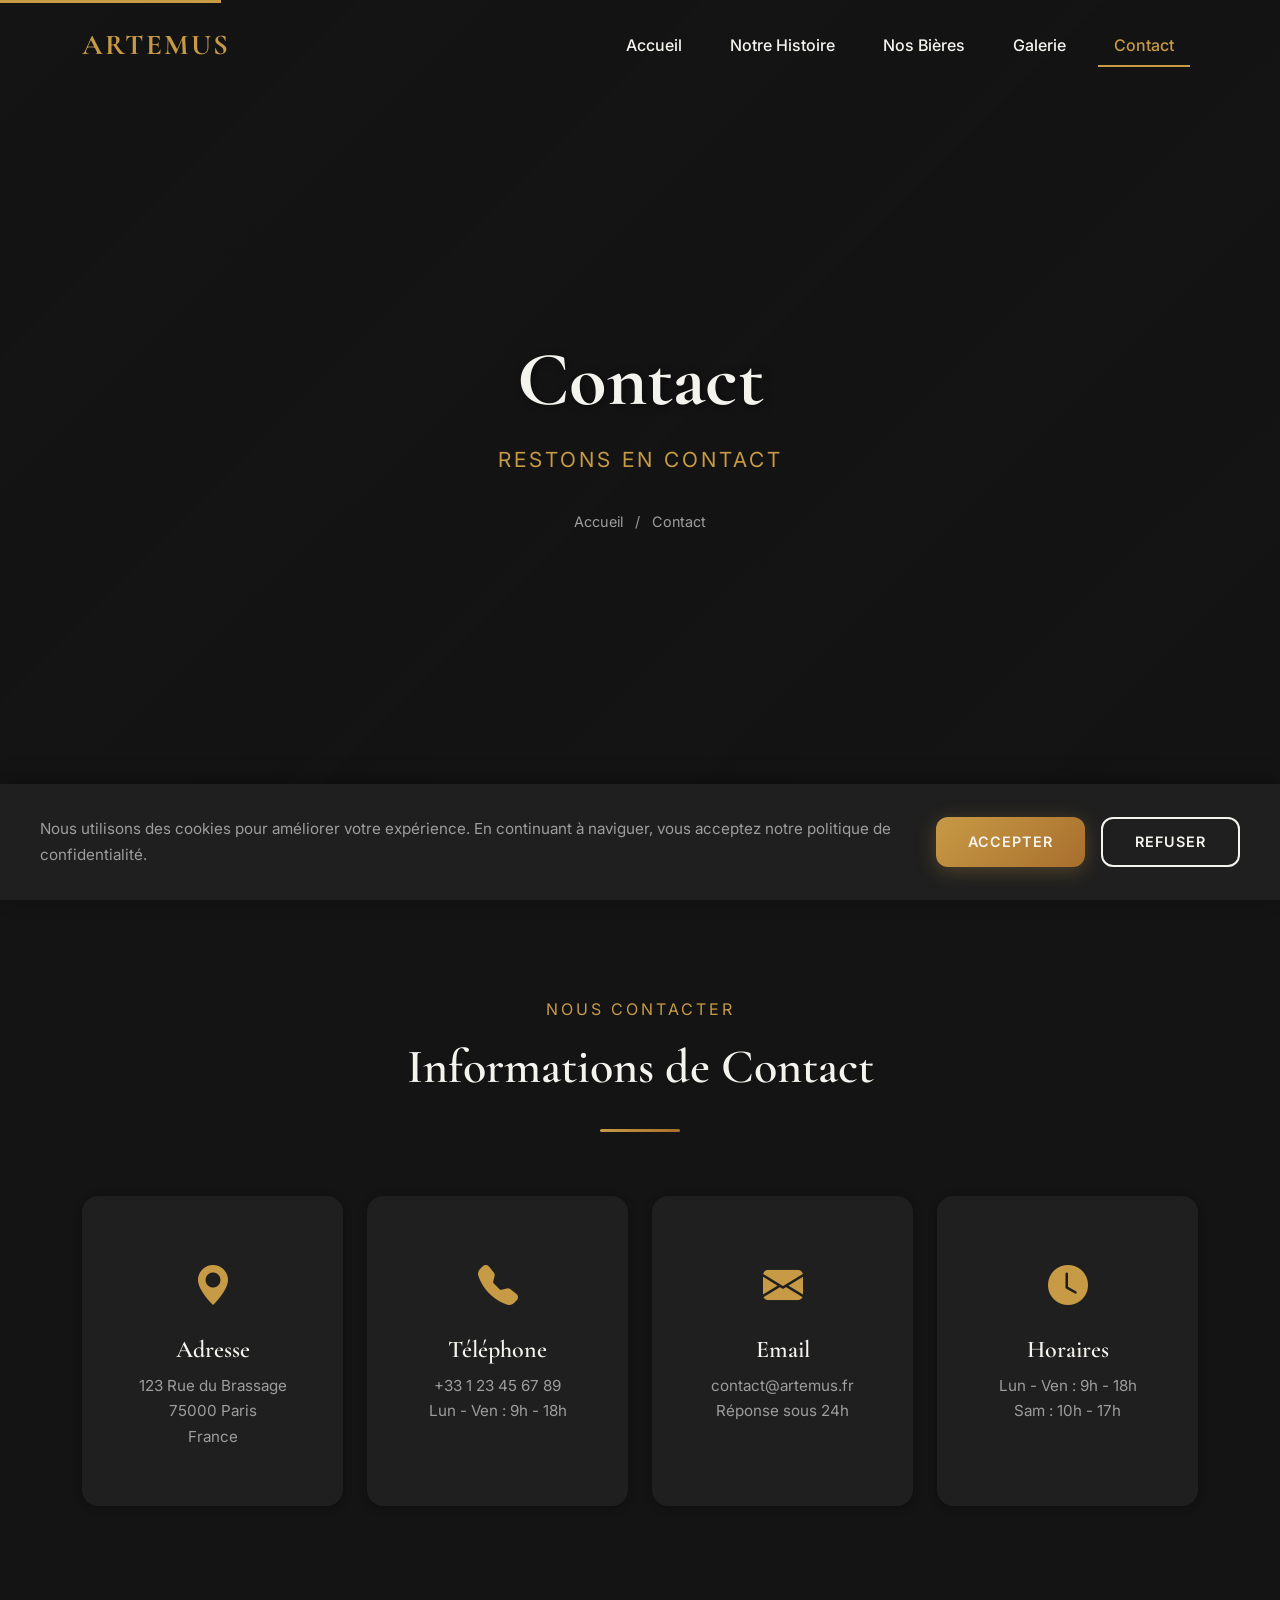
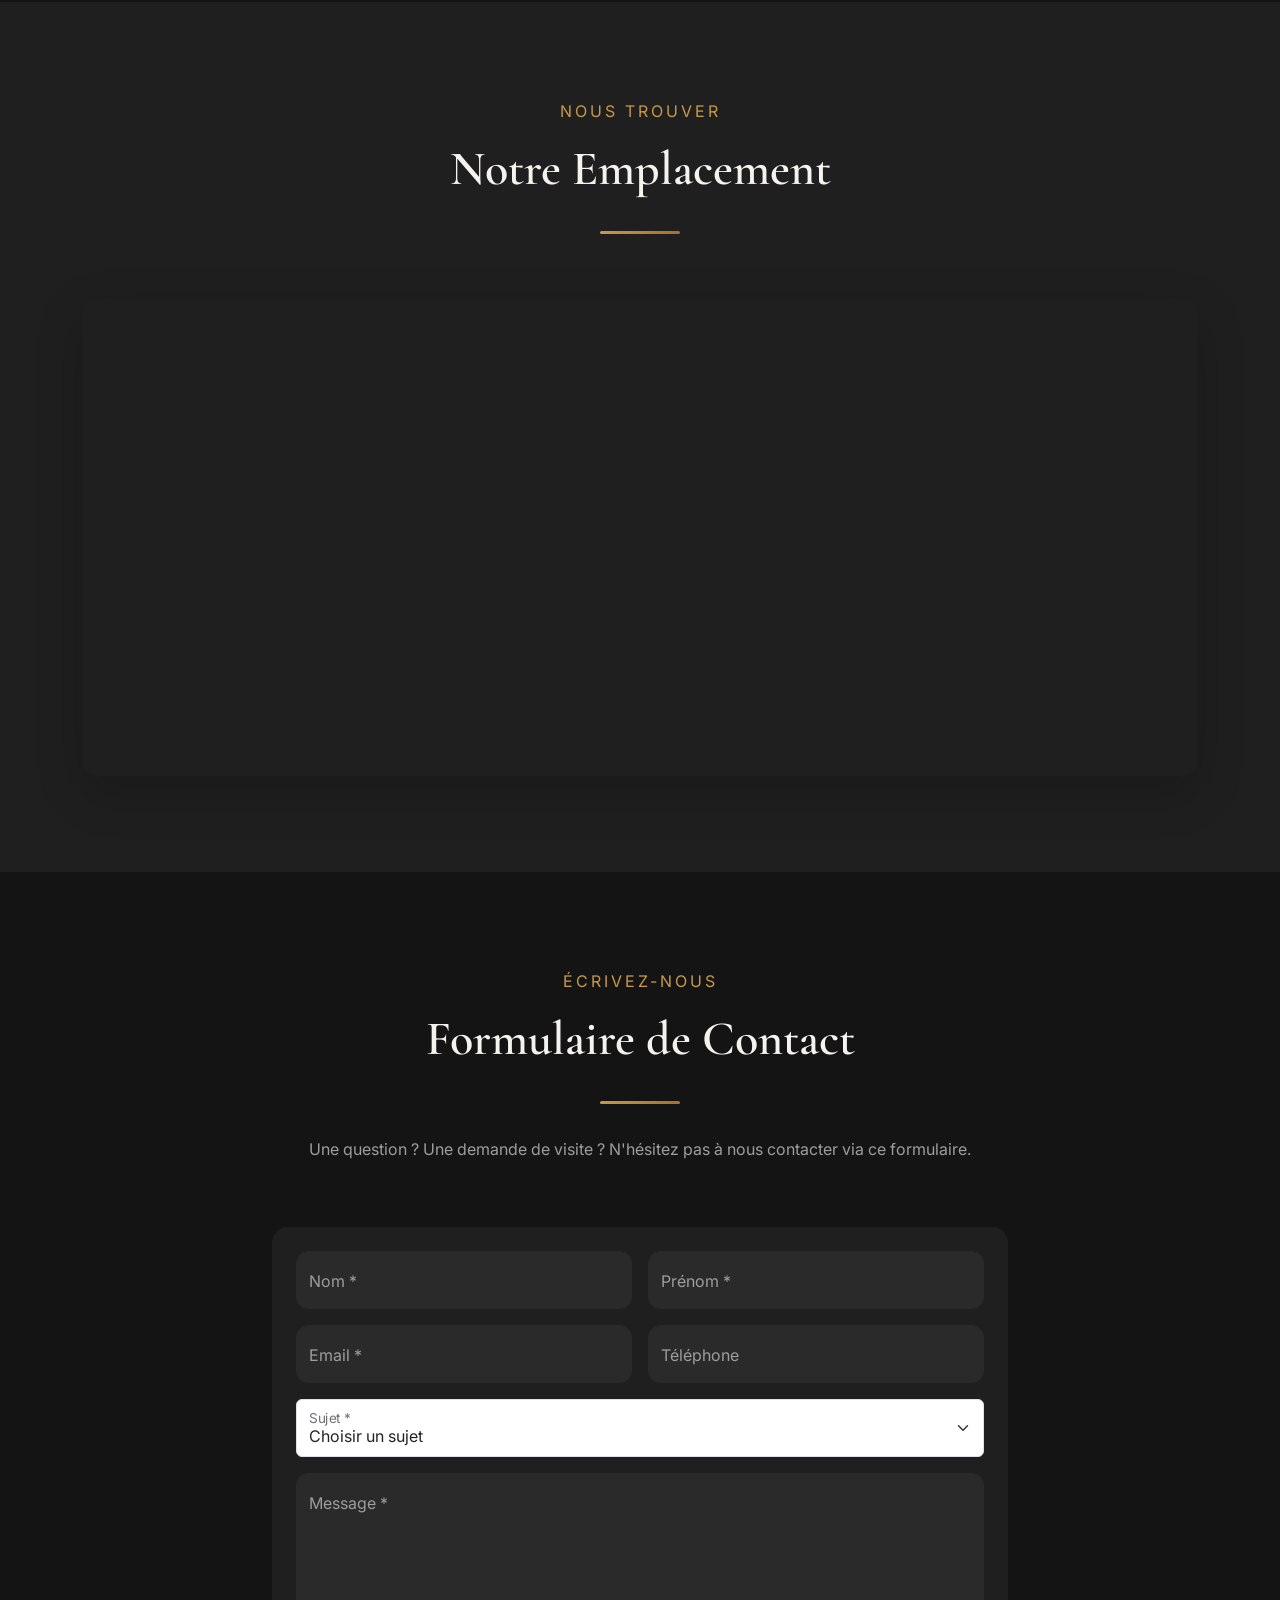
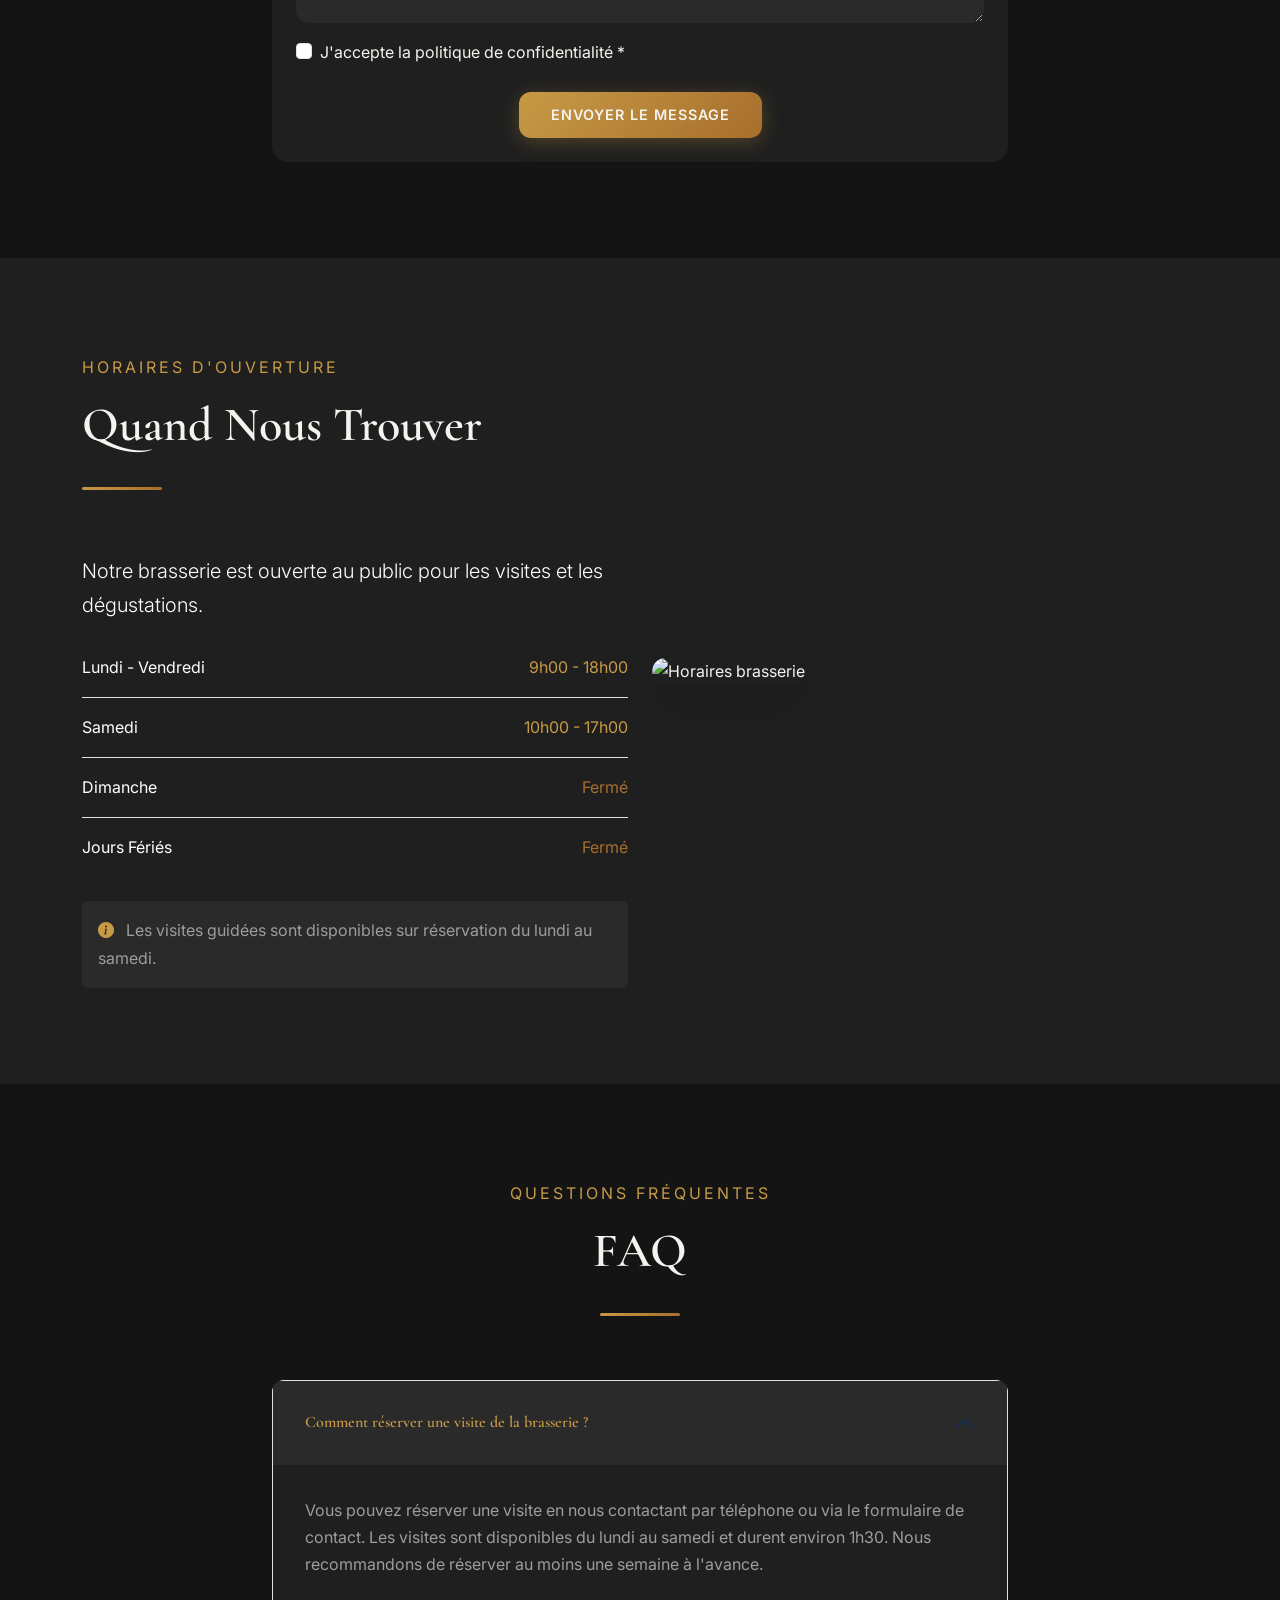
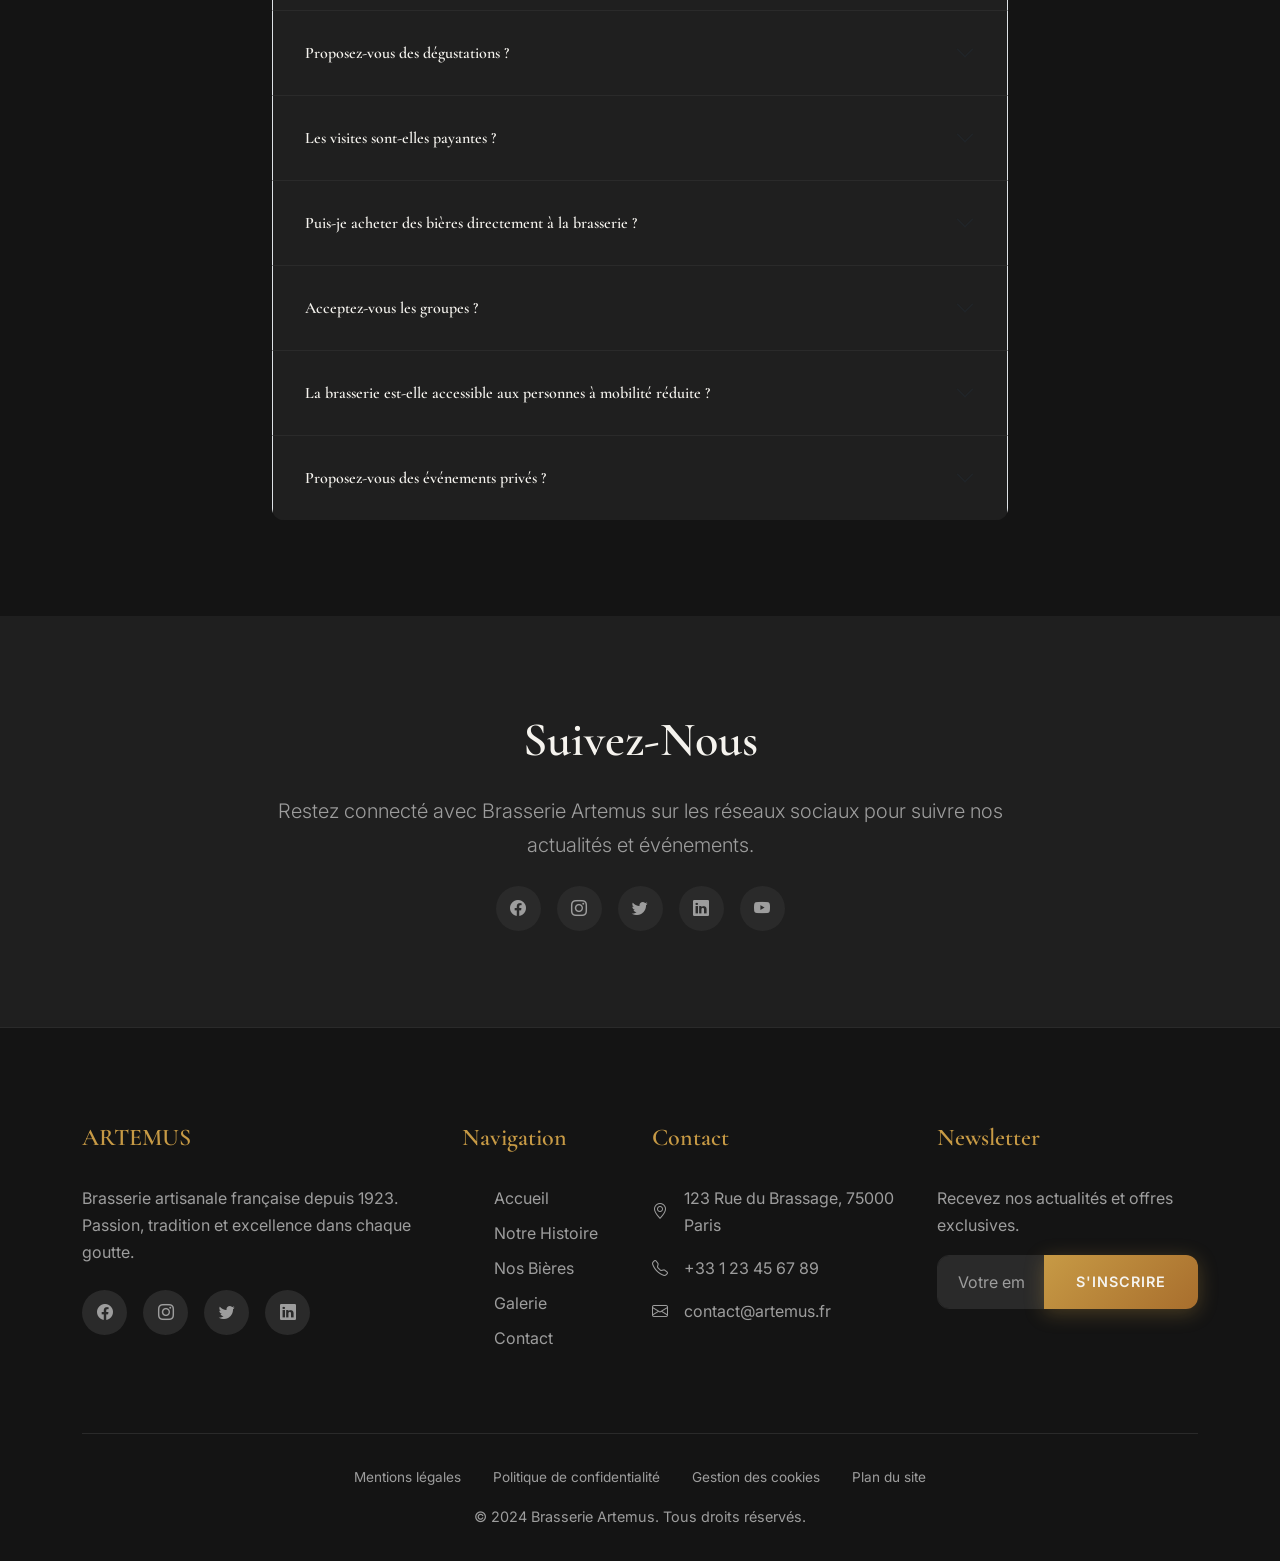
==== pages/contact.html @ e6c9dc38 "first commit" ====
<!DOCTYPE html>
<html lang="fr">
<head>
    <meta charset="UTF-8">
    <meta name="viewport" content="width=device-width, initial-scale=1.0">
    <meta name="description" content="Contactez Brasserie Artemus. Visitez notre brasserie, planifiez une dégustation ou posez-nous vos questions.">
    <meta name="keywords" content="contact brasserie, visiter brasserie, dégustation bière, informations brasserie Artemus">
    <meta name="author" content="Brasserie Artemus">
    
    <!-- Open Graph -->
    <meta property="og:title" content="Contact - Brasserie Artemus">
    <meta property="og:description" content="Contactez-nous pour visiter notre brasserie ou pour toute question.">
    <meta property="og:type" content="website">
    <meta property="og:url" content="https://www.brasserie-artemus.fr/pages/contact.html">
    
    <title>Contact - Brasserie Artemus</title>
    
    <!-- Google Fonts -->
    <link rel="preconnect" href="https://fonts.googleapis.com">
    <link rel="preconnect" href="https://fonts.gstatic.com" crossorigin>
    <link href="https://fonts.googleapis.com/css2?family=Cormorant+Garamond:wght@400;500;600;700&family=Inter:wght@300;400;500;600&display=swap" rel="stylesheet">
    
    <!-- Bootstrap 5 CSS -->
    <link href="https://cdn.jsdelivr.net/npm/bootstrap@5.3.2/dist/css/bootstrap.min.css" rel="stylesheet">
    
    <!-- Bootstrap Icons -->
    <link rel="stylesheet" href="https://cdn.jsdelivr.net/npm/bootstrap-icons@1.11.1/font/bootstrap-icons.css">
    
    <!-- AOS Animation Library -->
    <link href="https://unpkg.com/aos@2.3.1/dist/aos.css" rel="stylesheet">
    
    <!-- Custom CSS -->
    <link rel="stylesheet" href="../css/styles.css">
</head>
<body>
    <!-- Skip to content for accessibility -->
    <a href="#main-content" class="skip-link">Aller au contenu principal</a>
    
    <!-- Loading Overlay -->
    <div class="loading-overlay">
        <div class="loading-spinner"></div>
    </div>
    
    <!-- Navigation -->
    <nav class="navbar navbar-expand-lg navbar-transparent">
        <div class="container">
            <a class="navbar-brand" href="../index.html">ARTEMUS</a>
            <button class="navbar-toggler" type="button" data-bs-toggle="collapse" data-bs-target="#navbarNav" aria-controls="navbarNav" aria-expanded="false" aria-label="Toggle navigation">
                <i class="bi bi-list fs-2"></i>
            </button>
            <div class="collapse navbar-collapse" id="navbarNav">
                <ul class="navbar-nav ms-auto">
                    <li class="nav-item">
                        <a class="nav-link" href="../index.html">Accueil</a>
                    </li>
                    <li class="nav-item">
                        <a class="nav-link" href="notre-histoire.html">Notre Histoire</a>
                    </li>
                    <li class="nav-item">
                        <a class="nav-link" href="nos-bieres.html">Nos Bières</a>
                    </li>
                    <li class="nav-item">
                        <a class="nav-link" href="galerie.html">Galerie</a>
                    </li>
                    <li class="nav-item">
                        <a class="nav-link active" href="contact.html">Contact</a>
                    </li>
                </ul>
            </div>
        </div>
    </nav>
    
    <!-- Hero Section -->
    <section class="hero" style="background-image: url('https://images.unsplash.com/photo-1558642452-9d2a7deb7f62?w=1920&q=80');" data-aos="fade-in">
        <div class="hero-overlay"></div>
        <div class="hero-content">
            <h1 class="hero-title" data-aos="fade-up" data-aos-delay="200">Contact</h1>
            <p class="hero-subtitle" data-aos="fade-up" data-aos-delay="400">Restons en Contact</p>
            <div class="hero-breadcrumb" data-aos="fade-up" data-aos-delay="600">
                <a href="../index.html">Accueil</a> <span class="mx-2">/</span> <span>Contact</span>
            </div>
        </div>
        <div class="scroll-indicator">
            <i class="bi bi-chevron-down"></i>
        </div>
    </section>
    
    <!-- Main Content -->
    <main id="main-content">
        
        <!-- Contact Information Section -->
        <section class="section-dark" data-aos="fade-up">
            <div class="container">
                <div class="section-header">
                    <p class="section-subtitle">Nous Contacter</p>
                    <h2 class="section-title">Informations de Contact</h2>
                    <div class="section-divider"></div>
                </div>
                
                <div class="row g-4">
                    <div class="col-md-6 col-lg-3" data-aos="fade-up" data-aos-delay="100">
                        <div class="card h-100 p-4 text-center">
                            <div class="card-body">
                                <div class="mb-3">
                                    <i class="bi bi-geo-alt-fill fs-1" style="color: var(--accent-gold);"></i>
                                </div>
                                <h4 class="card-title">Adresse</h4>
                                <p class="card-text">123 Rue du Brassage<br>75000 Paris<br>France</p>
                            </div>
                        </div>
                    </div>
                    
                    <div class="col-md-6 col-lg-3" data-aos="fade-up" data-aos-delay="200">
                        <div class="card h-100 p-4 text-center">
                            <div class="card-body">
                                <div class="mb-3">
                                    <i class="bi bi-telephone-fill fs-1" style="color: var(--accent-gold);"></i>
                                </div>
                                <h4 class="card-title">Téléphone</h4>
                                <p class="card-text">+33 1 23 45 67 89<br>Lun - Ven : 9h - 18h</p>
                            </div>
                        </div>
                    </div>
                    
                    <div class="col-md-6 col-lg-3" data-aos="fade-up" data-aos-delay="300">
                        <div class="card h-100 p-4 text-center">
                            <div class="card-body">
                                <div class="mb-3">
                                    <i class="bi bi-envelope-fill fs-1" style="color: var(--accent-gold);"></i>
                                </div>
                                <h4 class="card-title">Email</h4>
                                <p class="card-text">contact@artemus.fr<br>Réponse sous 24h</p>
                            </div>
                        </div>
                    </div>
                    
                    <div class="col-md-6 col-lg-3" data-aos="fade-up" data-aos-delay="400">
                        <div class="card h-100 p-4 text-center">
                            <div class="card-body">
                                <div class="mb-3">
                                    <i class="bi bi-clock-fill fs-1" style="color: var(--accent-gold);"></i>
                                </div>
                                <h4 class="card-title">Horaires</h4>
                                <p class="card-text">Lun - Ven : 9h - 18h<br>Sam : 10h - 17h</p>
                            </div>
                        </div>
                    </div>
                </div>
            </div>
        </section>
        
        <!-- Map Section -->
        <section class="section-secondary" data-aos="fade-up">
            <div class="container">
                <div class="section-header">
                    <p class="section-subtitle">Nous Trouver</p>
                    <h2 class="section-title">Notre Emplacement</h2>
                    <div class="section-divider"></div>
                </div>
                
                <div class="ratio ratio-21x9 rounded-4 overflow-hidden shadow-lg" data-aos="fade-up">
                    <iframe src="https://www.google.com/maps/embed?pb=!1m18!1m12!1m3!1d2624.9916256937595!2d2.292292615509614!3d48.85837007928746!2m3!1f0!2f0!3f0!3m2!1i1024!2i768!4f13.1!3m3!1m2!1s0x47e66e2964e34e2d%3A0x8ddca9ee380ef7e0!2sTour%20Eiffel!5e0!3m2!1sfr!2sfr!4v1635959481000!5m2!1sfr!2sfr" style="border:0;" allowfullscreen="" loading="lazy" referrerpolicy="no-referrer-when-downgrade"></iframe>
                </div>
            </div>
        </section>
        
        <!-- Contact Form Section -->
        <section class="section-dark" data-aos="fade-up">
            <div class="container">
                <div class="row justify-content-center">
                    <div class="col-lg-8">
                        <div class="section-header">
                            <p class="section-subtitle">Écrivez-Nous</p>
                            <h2 class="section-title">Formulaire de Contact</h2>
                            <div class="section-divider"></div>
                            <p>Une question ? Une demande de visite ? N'hésitez pas à nous contacter via ce formulaire.</p>
                        </div>
                        
                        <form class="p-4" style="background-color: var(--bg-secondary); border-radius: var(--radius-lg);" data-aos="fade-up">
                            <div class="row g-3">
                                <div class="col-md-6">
                                    <div class="form-floating">
                                        <input type="text" class="form-control" id="name" placeholder="Votre nom" required>
                                        <label for="name">Nom *</label>
                                    </div>
                                </div>
                                <div class="col-md-6">
                                    <div class="form-floating">
                                        <input type="text" class="form-control" id="firstname" placeholder="Votre prénom" required>
                                        <label for="firstname">Prénom *</label>
                                    </div>
                                </div>
                                <div class="col-md-6">
                                    <div class="form-floating">
                                        <input type="email" class="form-control" id="email" placeholder="Votre email" required>
                                        <label for="email">Email *</label>
                                    </div>
                                </div>
                                <div class="col-md-6">
                                    <div class="form-floating">
                                        <input type="tel" class="form-control" id="phone" placeholder="Votre téléphone">
                                        <label for="phone">Téléphone</label>
                                    </div>
                                </div>
                                <div class="col-12">
                                    <div class="form-floating">
                                        <select class="form-select" id="subject" required>
                                            <option value="">Choisir un sujet</option>
                                            <option value="visite">Demande de visite</option>
                                            <option value="degustation">Dégustation</option>
                                            <option value="partenariat">Partenariat</option>
                                            <option value="information">Demande d'information</option>
                                            <option value="autre">Autre</option>
                                        </select>
                                        <label for="subject">Sujet *</label>
                                    </div>
                                </div>
                                <div class="col-12">
                                    <div class="form-floating">
                                        <textarea class="form-control" id="message" placeholder="Votre message" style="height: 150px;" required></textarea>
                                        <label for="message">Message *</label>
                                    </div>
                                </div>
                                <div class="col-12">
                                    <div class="form-check">
                                        <input class="form-check-input" type="checkbox" id="privacy" required>
                                        <label class="form-check-label" for="privacy">
                                            J'accepte la politique de confidentialité *
                                        </label>
                                    </div>
                                </div>
                                <div class="col-12 text-center mt-4">
                                    <button type="submit" class="btn btn-primary btn-lg">Envoyer le Message</button>
                                </div>
                            </div>
                        </form>
                    </div>
                </div>
            </div>
        </section>
        
        <!-- Opening Hours Section -->
        <section class="section-secondary" data-aos="fade-up">
            <div class="container">
                <div class="row align-items-center">
                    <div class="col-lg-6 mb-4 mb-lg-0">
                        <div class="section-header text-start">
                            <p class="section-subtitle">Horaires d'Ouverture</p>
                            <h2 class="section-title">Quand Nous Trouver</h2>
                            <div class="section-divider ms-0"></div>
                        </div>
                        <p class="lead text-white">Notre brasserie est ouverte au public pour les visites et les dégustations.</p>
                        
                        <div class="d-flex align-items-center justify-content-between py-3 border-bottom" style="border-color: var(--bg-tertiary);">
                            <span class="text-white">Lundi - Vendredi</span>
                            <span style="color: var(--accent-gold);">9h00 - 18h00</span>
                        </div>
                        <div class="d-flex align-items-center justify-content-between py-3 border-bottom" style="border-color: var(--bg-tertiary);">
                            <span class="text-white">Samedi</span>
                            <span style="color: var(--accent-gold);">10h00 - 17h00</span>
                        </div>
                        <div class="d-flex align-items-center justify-content-between py-3 border-bottom" style="border-color: var(--bg-tertiary);">
                            <span class="text-white">Dimanche</span>
                            <span style="color: var(--accent-copper);">Fermé</span>
                        </div>
                        <div class="d-flex align-items-center justify-content-between py-3">
                            <span class="text-white">Jours Fériés</span>
                            <span style="color: var(--accent-copper);">Fermé</span>
                        </div>
                        
                        <div class="mt-4 p-3 rounded" style="background-color: var(--bg-tertiary);">
                            <p class="mb-0"><i class="bi bi-info-circle-fill me-2" style="color: var(--accent-gold);"></i> Les visites guidées sont disponibles sur réservation du lundi au samedi.</p>
                        </div>
                    </div>
                    <div class="col-lg-6">
                        <img src="https://images.unsplash.com/photo-1558642452-9d2a7deb7f62?w=800&q=80" alt="Horaires brasserie" class="img-fluid rounded-4 shadow-lg" data-aos="fade-left">
                    </div>
                </div>
            </div>
        </section>
        
        <!-- FAQ Section -->
        <section class="section-dark" data-aos="fade-up">
            <div class="container">
                <div class="section-header">
                    <p class="section-subtitle">Questions Fréquentes</p>
                    <h2 class="section-title">FAQ</h2>
                    <div class="section-divider"></div>
                </div>
                
                <div class="row justify-content-center">
                    <div class="col-lg-8">
                        <div class="accordion" id="faqAccordion">
                            <div class="accordion-item" data-aos="fade-up" data-aos-delay="100">
                                <h2 class="accordion-header">
                                    <button class="accordion-button" type="button" data-bs-toggle="collapse" data-bs-target="#faq1">
                                        Comment réserver une visite de la brasserie ?
                                    </button>
                                </h2>
                                <div id="faq1" class="accordion-collapse collapse show" data-bs-parent="#faqAccordion">
                                    <div class="accordion-body">
                                        Vous pouvez réserver une visite en nous contactant par téléphone ou via le formulaire de contact. Les visites sont disponibles du lundi au samedi et durent environ 1h30. Nous recommandons de réserver au moins une semaine à l'avance.
                                    </div>
                                </div>
                            </div>
                            
                            <div class="accordion-item" data-aos="fade-up" data-aos-delay="200">
                                <h2 class="accordion-header">
                                    <button class="accordion-button collapsed" type="button" data-bs-toggle="collapse" data-bs-target="#faq2">
                                        Proposez-vous des dégustations ?
                                    </button>
                                </h2>
                                <div id="faq2" class="accordion-collapse collapse" data-bs-parent="#faqAccordion">
                                    <div class="accordion-body">
                                        Oui, nous proposons des dégustations guidées à la fin de chaque visite. Vous pourrez découvrir 4 à 6 de nos bières avec explications sur leur processus de fabrication et leurs caractéristiques.
                                    </div>
                                </div>
                            </div>
                            
                            <div class="accordion-item" data-aos="fade-up" data-aos-delay="300">
                                <h2 class="accordion-header">
                                    <button class="accordion-button collapsed" type="button" data-bs-toggle="collapse" data-bs-target="#faq3">
                                        Les visites sont-elles payantes ?
                                    </button>
                                </h2>
                                <div id="faq3" class="accordion-collapse collapse" data-bs-parent="#faqAccordion">
                                    <div class="accordion-body">
                                        La visite de la brasserie est gratuite. La dégustation est proposée à 15€ par personne et inclut la dégustation de 5 bières. Les groupes de plus de 10 personnes bénéficient de tarifs réduits.
                                    </div>
                                </div>
                            </div>
                            
                            <div class="accordion-item" data-aos="fade-up" data-aos-delay="400">
                                <h2 class="accordion-header">
                                    <button class="accordion-button collapsed" type="button" data-bs-toggle="collapse" data-bs-target="#faq4">
                                        Puis-je acheter des bières directement à la brasserie ?
                                    </button>
                                </h2>
                                <div id="faq4" class="accordion-collapse collapse" data-bs-parent="#faqAccordion">
                                    <div class="accordion-body">
                                        Absolument ! Notre boutique à la brasserie propose l'ensemble de notre gamme de bières en bouteilles, ainsi que des packs cadeaux et des articles dérivés. Vous pouvez également commander en ligne pour une livraison.
                                    </div>
                                </div>
                            </div>
                            
                            <div class="accordion-item" data-aos="fade-up" data-aos-delay="500">
                                <h2 class="accordion-header">
                                    <button class="accordion-button collapsed" type="button" data-bs-toggle="collapse" data-bs-target="#faq5">
                                        Acceptez-vous les groupes ?
                                    </button>
                                </h2>
                                <div id="faq5" class="accordion-collapse collapse" data-bs-parent="#faqAccordion">
                                    <div class="accordion-body">
                                        Oui, nous accueillons les groupes jusqu'à 25 personnes. Pour les groupes plus importants, merci de nous contacter directement pour organiser une visite personnalisée. Les groupes bénéficient de tarifs préférentiels.
                                    </div>
                                </div>
                            </div>
                            
                            <div class="accordion-item" data-aos="fade-up" data-aos-delay="600">
                                <h2 class="accordion-header">
                                    <button class="accordion-button collapsed" type="button" data-bs-toggle="collapse" data-bs-target="#faq6">
                                        La brasserie est-elle accessible aux personnes à mobilité réduite ?
                                    </button>
                                </h2>
                                <div id="faq6" class="accordion-collapse collapse" data-bs-parent="#faqAccordion">
                                    <div class="accordion-body">
                                        Oui, notre brasserie est entièrement accessible aux personnes à mobilité réduite. Nous disposons d'un parking réservé, de rampes d'accès et d'installations adaptées. N'hésitez pas à nous signaler vos besoins spécifiques lors de la réservation.
                                    </div>
                                </div>
                            </div>
                            
                            <div class="accordion-item" data-aos="fade-up" data-aos-delay="700">
                                <h2 class="accordion-header">
                                    <button class="accordion-button collapsed" type="button" data-bs-toggle="collapse" data-bs-target="#faq7">
                                        Proposez-vous des événements privés ?
                                    </button>
                                </h2>
                                <div id="faq7" class="accordion-collapse collapse" data-bs-parent="#faqAccordion">
                                    <div class="accordion-body">
                                        Oui, nous organisons des événements privés (anniversaires, entreprises, etc.) sur réservation. Nous pouvons personnaliser l'événement selon vos besoins : visite privée, dégustation personnalisée, buffet, etc. Contactez-nous pour un devis.
                                    </div>
                                </div>
                            </div>
                        </div>
                    </div>
                </div>
            </div>
        </section>
        
        <!-- Social Media Section -->
        <section class="section-secondary" data-aos="fade-up">
            <div class="container">
                <div class="row justify-content-center text-center">
                    <div class="col-lg-8">
                        <h2 class="section-title mb-4">Suivez-Nous</h2>
                        <p class="lead mb-4">Restez connecté avec Brasserie Artemus sur les réseaux sociaux pour suivre nos actualités et événements.</p>
                        <div class="social-icons justify-content-center">
                            <a href="#" class="social-icon" aria-label="Facebook">
                                <i class="bi bi-facebook"></i>
                            </a>
                            <a href="#" class="social-icon" aria-label="Instagram">
                                <i class="bi bi-instagram"></i>
                            </a>
                            <a href="#" class="social-icon" aria-label="Twitter">
                                <i class="bi bi-twitter"></i>
                            </a>
                            <a href="#" class="social-icon" aria-label="LinkedIn">
                                <i class="bi bi-linkedin"></i>
                            </a>
                            <a href="#" class="social-icon" aria-label="YouTube">
                                <i class="bi bi-youtube"></i>
                            </a>
                        </div>
                    </div>
                </div>
            </div>
        </section>
        
    </main>
    
    <!-- Footer -->
    <footer class="footer">
        <div class="container">
            <div class="row g-4">
                <div class="col-lg-4">
                    <h3 class="footer-title">ARTEMUS</h3>
                    <p>Brasserie artisanale française depuis 1923. Passion, tradition et excellence dans chaque goutte.</p>
                    <div class="social-icons mt-4">
                        <a href="#" class="social-icon" aria-label="Facebook">
                            <i class="bi bi-facebook"></i>
                        </a>
                        <a href="#" class="social-icon" aria-label="Instagram">
                            <i class="bi bi-instagram"></i>
                        </a>
                        <a href="#" class="social-icon" aria-label="Twitter">
                            <i class="bi bi-twitter"></i>
                        </a>
                        <a href="#" class="social-icon" aria-label="LinkedIn">
                            <i class="bi bi-linkedin"></i>
                        </a>
                    </div>
                </div>
                
                <div class="col-lg-2 col-md-4">
                    <h4 class="footer-title">Navigation</h4>
                    <ul class="footer-links">
                        <li><a href="../index.html">Accueil</a></li>
                        <li><a href="notre-histoire.html">Notre Histoire</a></li>
                        <li><a href="nos-bieres.html">Nos Bières</a></li>
                        <li><a href="galerie.html">Galerie</a></li>
                        <li><a href="contact.html">Contact</a></li>
                    </ul>
                </div>
                
                <div class="col-lg-3 col-md-4">
                    <h4 class="footer-title">Contact</h4>
                    <div class="footer-contact-item">
                        <i class="bi bi-geo-alt"></i>
                        <span>123 Rue du Brassage, 75000 Paris</span>
                    </div>
                    <div class="footer-contact-item">
                        <i class="bi bi-telephone"></i>
                        <span>+33 1 23 45 67 89</span>
                    </div>
                    <div class="footer-contact-item">
                        <i class="bi bi-envelope"></i>
                        <span>contact@artemus.fr</span>
                    </div>
                </div>
                
                <div class="col-lg-3 col-md-4">
                    <h4 class="footer-title">Newsletter</h4>
                    <p>Recevez nos actualités et offres exclusives.</p>
                    <form class="mt-3">
                        <div class="input-group">
                            <input type="email" class="form-control" placeholder="Votre email" required>
                            <button class="btn btn-primary" type="submit">S'inscrire</button>
                        </div>
                    </form>
                </div>
            </div>
            
            <div class="footer-bottom">
                <div class="footer-legal-links">
                    <a href="mentions-legales.html">Mentions légales</a>
                    <a href="politique-confidentialite.html">Politique de confidentialité</a>
                    <a href="gestion-cookies.html">Gestion des cookies</a>
                    <a href="plan-site.html">Plan du site</a>
                </div>
                <p>&copy; 2024 Brasserie Artemus. Tous droits réservés.</p>
            </div>
        </div>
    </footer>
    
    <!-- Cookie Consent Banner -->
    <div class="cookie-consent">
        <div class="cookie-consent-content">
            <div class="cookie-consent-text">
                <p>Nous utilisons des cookies pour améliorer votre expérience. En continuant à naviguer, vous acceptez notre politique de confidentialité.</p>
            </div>
            <div class="cookie-consent-buttons">
                <button class="btn btn-primary cookie-accept">Accepter</button>
                <button class="btn btn-outline cookie-decline">Refuser</button>
            </div>
        </div>
    </div>
    
    <!-- Scroll to Top Button -->
    <button class="scroll-to-top" aria-label="Retour en haut">
        <i class="bi bi-arrow-up"></i>
    </button>
    
    <!-- Bootstrap 5 JS -->
    <script src="https://cdn.jsdelivr.net/npm/bootstrap@5.3.2/dist/js/bootstrap.bundle.min.js"></script>
    
    <!-- AOS Animation Library -->
    <script src="https://unpkg.com/aos@2.3.1/dist/aos.js"></script>
    
    <!-- Initialize AOS -->
    <script>
        AOS.init({
            duration: 800,
            easing: 'ease-in-out',
            once: true,
            offset: 100
        });
    </script>
    
    <!-- Custom JS -->
    <script src="../js/main.js"></script>
</body>
</html>
---- css/styles.css ----
/* ===================================
   BRASSERIE ARTEMUS - MAIN STYLES
   =================================== */

/* ===================================
   CSS VARIABLES
   =================================== */
:root {
    /* Colors */
    --bg-primary: #141414;
    --bg-secondary: #1F1F1F;
    --bg-tertiary: #2A2A2A;
    --accent-gold: #C79A45;
    --accent-copper: #A86E2D;
    --accent-olive: #4A5D3E;
    --text-primary: #F5F3EE;
    --text-muted: #9D9D9D;
    --text-dark: #1A1A1A;
    
    /* Typography */
    --font-heading: 'Cormorant Garamond', serif;
    --font-body: 'Inter', sans-serif;
    
    /* Spacing */
    --spacing-xs: 0.5rem;
    --spacing-sm: 1rem;
    --spacing-md: 2rem;
    --spacing-lg: 4rem;
    --spacing-xl: 6rem;
    
    /* Border Radius */
    --radius-sm: 8px;
    --radius-md: 12px;
    --radius-lg: 16px;
    
    /* Transitions */
    --transition-fast: 0.2s ease;
    --transition-normal: 0.3s ease;
    --transition-slow: 0.5s ease;
    
    /* Shadows */
    --shadow-sm: 0 2px 8px rgba(0, 0, 0, 0.3);
    --shadow-md: 0 4px 16px rgba(0, 0, 0, 0.4);
    --shadow-lg: 0 8px 32px rgba(0, 0, 0, 0.5);
    --shadow-gold: 0 4px 20px rgba(199, 154, 69, 0.3);
}

/* ===================================
   BASE STYLES
   =================================== */
* {
    margin: 0;
    padding: 0;
    box-sizing: border-box;
}

html {
    scroll-behavior: smooth;
}

body {
    font-family: var(--font-body);
    background-color: var(--bg-primary);
    color: var(--text-primary);
    line-height: 1.7;
    font-size: 16px;
    overflow-x: hidden;
}

/* ===================================
   TYPOGRAPHY
   =================================== */
h1, h2, h3, h4, h5, h6 {
    font-family: var(--font-heading);
    font-weight: 600;
    line-height: 1.2;
    color: var(--text-primary);
}

h1 {
    font-size: clamp(2.5rem, 5vw, 4.5rem);
    margin-bottom: var(--spacing-sm);
}

h2 {
    font-size: clamp(2rem, 4vw, 3.5rem);
    margin-bottom: var(--spacing-md);
}

h3 {
    font-size: clamp(1.5rem, 3vw, 2.5rem);
    margin-bottom: var(--spacing-sm);
}

h4 {
    font-size: clamp(1.25rem, 2.5vw, 2rem);
    margin-bottom: var(--spacing-xs);
}

p {
    margin-bottom: var(--spacing-sm);
    color: var(--text-muted);
}

a {
    color: var(--accent-gold);
    text-decoration: none;
    transition: color var(--transition-normal);
}

a:hover {
    color: var(--accent-copper);
}

/* ===================================
   NAVIGATION
   =================================== */
.navbar {
    position: fixed;
    top: 0;
    left: 0;
    right: 0;
    z-index: 1000;
    padding: var(--spacing-sm) var(--spacing-md);
    transition: background-color var(--transition-normal), 
                padding var(--transition-normal),
                box-shadow var(--transition-normal);
}

.navbar-transparent {
    background-color: transparent;
}

.navbar-scrolled {
    background-color: rgba(20, 20, 20, 0.95);
    backdrop-filter: blur(10px);
    padding: var(--spacing-xs) var(--spacing-md);
    box-shadow: var(--shadow-md);
}

.navbar-brand {
    font-family: var(--font-heading);
    font-size: 1.8rem;
    font-weight: 700;
    color: var(--accent-gold) !important;
    letter-spacing: 2px;
}

.navbar-brand:hover {
    color: var(--accent-copper) !important;
}

.navbar-nav .nav-link {
    font-family: var(--font-body);
    font-size: 1rem;
    font-weight: 500;
    color: var(--text-primary) !important;
    padding: var(--spacing-xs) var(--spacing-sm) !important;
    margin: 0 var(--spacing-xs);
    position: relative;
    transition: color var(--transition-normal);
}

.navbar-nav .nav-link::after {
    content: '';
    position: absolute;
    bottom: 0;
    left: 50%;
    width: 0;
    height: 2px;
    background-color: var(--accent-gold);
    transition: width var(--transition-normal), 
                left var(--transition-normal);
}

.navbar-nav .nav-link:hover::after,
.navbar-nav .nav-link.active::after {
    width: 100%;
    left: 0;
}

.navbar-nav .nav-link:hover,
.navbar-nav .nav-link.active {
    color: var(--accent-gold) !important;
}

.navbar-toggler {
    border: none;
    padding: var(--spacing-xs);
    color: var(--accent-gold);
}

.navbar-toggler:focus {
    box-shadow: none;
    outline: none;
}

/* Mobile Menu */
.navbar-collapse {
    background-color: var(--bg-secondary);
    border-radius: var(--radius-md);
    padding: var(--spacing-md);
    margin-top: var(--spacing-sm);
}

@media (min-width: 992px) {
    .navbar-collapse {
        background-color: transparent;
        border-radius: 0;
        padding: 0;
        margin-top: 0;
    }
}

/* ===================================
   HERO SECTION
   =================================== */
.hero {
    position: relative;
    min-height: 100vh;
    display: flex;
    align-items: center;
    justify-content: center;
    overflow: hidden;
    background-size: cover;
    background-position: center;
    background-attachment: fixed;
}

.hero-overlay {
    position: absolute;
    top: 0;
    left: 0;
    right: 0;
    bottom: 0;
    background: linear-gradient(135deg, 
                rgba(20, 20, 20, 0.85) 0%, 
                rgba(20, 20, 20, 0.7) 50%,
                rgba(20, 20, 20, 0.85) 100%);
    z-index: 1;
}

.hero-content {
    position: relative;
    z-index: 2;
    text-align: center;
    padding: var(--spacing-lg);
    max-width: 900px;
}

.hero-title {
    font-family: var(--font-heading);
    font-size: clamp(2.5rem, 6vw, 5rem);
    font-weight: 700;
    color: var(--text-primary);
    margin-bottom: var(--spacing-sm);
    text-shadow: 2px 2px 8px rgba(0, 0, 0, 0.5);
}

.hero-subtitle {
    font-size: clamp(1rem, 2vw, 1.3rem);
    color: var(--accent-gold);
    margin-bottom: var(--spacing-md);
    letter-spacing: 3px;
    text-transform: uppercase;
}

.hero-breadcrumb {
    font-size: 0.9rem;
    color: var(--text-muted);
    margin-bottom: var(--spacing-md);
}

.hero-breadcrumb a {
    color: var(--text-muted);
}

.hero-breadcrumb a:hover {
    color: var(--accent-gold);
}

/* Scroll Indicator */
.scroll-indicator {
    position: absolute;
    bottom: var(--spacing-lg);
    left: 50%;
    transform: translateX(-50%);
    z-index: 2;
    animation: bounce 2s infinite;
}

.scroll-indicator svg {
    width: 30px;
    height: 30px;
    color: var(--accent-gold);
}

@keyframes bounce {
    0%, 20%, 50%, 80%, 100% {
        transform: translateX(-50%) translateY(0);
    }
    40% {
        transform: translateX(-50%) translateY(-10px);
    }
    60% {
        transform: translateX(-50%) translateY(-5px);
    }
}

/* ===================================
   SECTIONS
   =================================== */
section {
    padding: var(--spacing-xl) var(--spacing-md);
}

.section-dark {
    background-color: var(--bg-primary);
}

.section-secondary {
    background-color: var(--bg-secondary);
}

.section-tertiary {
    background-color: var(--bg-tertiary);
}

.section-header {
    text-align: center;
    margin-bottom: var(--spacing-lg);
}

.section-title {
    font-family: var(--font-heading);
    font-size: clamp(2rem, 4vw, 3rem);
    color: var(--text-primary);
    margin-bottom: var(--spacing-sm);
}

.section-subtitle {
    font-size: 1rem;
    color: var(--accent-gold);
    text-transform: uppercase;
    letter-spacing: 3px;
    margin-bottom: var(--spacing-sm);
}

.section-divider {
    width: 80px;
    height: 3px;
    background: linear-gradient(90deg, var(--accent-gold), var(--accent-copper));
    margin: var(--spacing-md) auto;
    border-radius: 2px;
}

/* ===================================
   BUTTONS
   =================================== */
.btn {
    font-family: var(--font-body);
    font-weight: 600;
    padding: 12px 32px;
    border-radius: var(--radius-md);
    border: none;
    cursor: pointer;
    transition: all var(--transition-normal);
    text-transform: uppercase;
    letter-spacing: 1px;
    font-size: 0.9rem;
}

.btn-primary {
    background: linear-gradient(135deg, var(--accent-gold), var(--accent-copper));
    color: var(--text-primary);
    box-shadow: var(--shadow-gold);
}

.btn-primary:hover {
    transform: translateY(-3px);
    box-shadow: 0 6px 25px rgba(199, 154, 69, 0.5);
    color: var(--text-primary);
}

.btn-secondary {
    background-color: transparent;
    border: 2px solid var(--accent-gold);
    color: var(--accent-gold);
}

.btn-secondary:hover {
    background-color: var(--accent-gold);
    color: var(--text-primary);
    transform: translateY(-3px);
}

.btn-outline {
    background-color: transparent;
    border: 2px solid var(--text-primary);
    color: var(--text-primary);
}

.btn-outline:hover {
    background-color: var(--text-primary);
    color: var(--bg-primary);
}

/* ===================================
   CARDS
   =================================== */
.card {
    background-color: var(--bg-secondary);
    border: none;
    border-radius: var(--radius-lg);
    overflow: hidden;
    transition: all var(--transition-normal);
    box-shadow: var(--shadow-sm);
}

.card:hover {
    transform: translateY(-10px);
    box-shadow: var(--shadow-lg);
}

.card-img-wrapper {
    position: relative;
    overflow: hidden;
    height: 250px;
}

.card-img-top {
    width: 100%;
    height: 100%;
    object-fit: cover;
    transition: transform var(--transition-slow);
}

.card:hover .card-img-top {
    transform: scale(1.1);
}

.card-body {
    padding: var(--spacing-md);
}

.card-title {
    font-family: var(--font-heading);
    font-size: 1.5rem;
    color: var(--text-primary);
    margin-bottom: var(--spacing-xs);
}

.card-text {
    color: var(--text-muted);
    font-size: 0.95rem;
}

.card-overlay {
    position: absolute;
    top: 0;
    left: 0;
    right: 0;
    bottom: 0;
    background: linear-gradient(to top, 
                rgba(20, 20, 20, 0.8) 0%, 
                transparent 50%);
    opacity: 0;
    transition: opacity var(--transition-normal);
}

.card:hover .card-overlay {
    opacity: 1;
}

/* ===================================
   BEER CARDS
   =================================== */
.beer-card {
    background-color: var(--bg-secondary);
    border-radius: var(--radius-lg);
    overflow: hidden;
    transition: all var(--transition-normal);
    box-shadow: var(--shadow-sm);
    position: relative;
}

.beer-card:hover {
    transform: translateY(-10px) scale(1.02);
    box-shadow: var(--shadow-gold);
}

.beer-card-image {
    position: relative;
    height: 300px;
    overflow: hidden;
}

.beer-card-image img {
    width: 100%;
    height: 100%;
    object-fit: cover;
    transition: transform var(--transition-slow);
}

.beer-card:hover .beer-card-image img {
    transform: scale(1.1);
}

.beer-card-content {
    padding: var(--spacing-md);
}

.beer-name {
    font-family: var(--font-heading);
    font-size: 1.8rem;
    color: var(--text-primary);
    margin-bottom: var(--spacing-xs);
}

.beer-style {
    color: var(--accent-gold);
    font-size: 0.9rem;
    text-transform: uppercase;
    letter-spacing: 2px;
    margin-bottom: var(--spacing-sm);
}

.beer-stats {
    display: flex;
    gap: var(--spacing-md);
    margin-bottom: var(--spacing-sm);
}

.beer-stat {
    text-align: center;
}

.beer-stat-value {
    font-family: var(--font-heading);
    font-size: 1.3rem;
    color: var(--accent-copper);
}

.beer-stat-label {
    font-size: 0.8rem;
    color: var(--text-muted);
    text-transform: uppercase;
}

.beer-description {
    color: var(--text-muted);
    font-size: 0.95rem;
    margin-bottom: var(--spacing-sm);
}

.beer-flavor-profile {
    display: flex;
    flex-wrap: wrap;
    gap: var(--spacing-xs);
    margin-bottom: var(--spacing-sm);
}

.flavor-tag {
    background-color: var(--bg-tertiary);
    color: var(--text-muted);
    padding: 4px 12px;
    border-radius: 20px;
    font-size: 0.8rem;
    transition: all var(--transition-fast);
}

.flavor-tag:hover {
    background-color: var(--accent-gold);
    color: var(--text-primary);
}

/* ===================================
   TIMELINE
   =================================== */
.timeline {
    position: relative;
    padding: var(--spacing-md) 0;
}

.timeline::before {
    content: '';
    position: absolute;
    left: 50%;
    transform: translateX(-50%);
    width: 2px;
    height: 100%;
    background: linear-gradient(to bottom, 
                var(--accent-gold), 
                var(--accent-copper));
}

.timeline-item {
    position: relative;
    margin-bottom: var(--spacing-lg);
    width: 50%;
    padding: 0 var(--spacing-md);
}

.timeline-item:nth-child(odd) {
    left: 0;
    text-align: right;
}

.timeline-item:nth-child(even) {
    left: 50%;
    text-align: left;
}

.timeline-dot {
    position: absolute;
    width: 20px;
    height: 20px;
    background-color: var(--accent-gold);
    border-radius: 50%;
    top: 0;
    box-shadow: 0 0 0 4px var(--bg-primary), 
                0 0 0 6px var(--accent-copper);
}

.timeline-item:nth-child(odd) .timeline-dot {
    right: -10px;
}

.timeline-item:nth-child(even) .timeline-dot {
    left: -10px;
}

.timeline-year {
    font-family: var(--font-heading);
    font-size: 2rem;
    color: var(--accent-gold);
    margin-bottom: var(--spacing-xs);
}

.timeline-content {
    background-color: var(--bg-secondary);
    padding: var(--spacing-md);
    border-radius: var(--radius-md);
    box-shadow: var(--shadow-sm);
}

/* ===================================
   GALLERY
   =================================== */
.gallery-grid {
    display: grid;
    grid-template-columns: repeat(auto-fill, minmax(300px, 1fr));
    gap: var(--spacing-md);
}

.gallery-item {
    position: relative;
    overflow: hidden;
    border-radius: var(--radius-md);
    cursor: pointer;
    aspect-ratio: 1;
}

.gallery-item img {
    width: 100%;
    height: 100%;
    object-fit: cover;
    transition: transform var(--transition-slow);
}

.gallery-item:hover img {
    transform: scale(1.1);
}

.gallery-overlay {
    position: absolute;
    top: 0;
    left: 0;
    right: 0;
    bottom: 0;
    background: linear-gradient(to top, 
                rgba(20, 20, 20, 0.9) 0%, 
                transparent 60%);
    opacity: 0;
    transition: opacity var(--transition-normal);
    display: flex;
    align-items: flex-end;
    padding: var(--spacing-md);
}

.gallery-item:hover .gallery-overlay {
    opacity: 1;
}

.gallery-title {
    font-family: var(--font-heading);
    font-size: 1.3rem;
    color: var(--text-primary);
}

/* ===================================
   FORMS
   =================================== */
.form-control {
    background-color: var(--bg-tertiary);
    border: 1px solid var(--bg-tertiary);
    border-radius: var(--radius-md);
    padding: 14px 20px;
    color: var(--text-primary);
    font-size: 1rem;
    transition: all var(--transition-normal);
}

.form-control:focus {
    background-color: var(--bg-secondary);
    border-color: var(--accent-gold);
    box-shadow: 0 0 0 3px rgba(199, 154, 69, 0.2);
    color: var(--text-primary);
}

.form-control::placeholder {
    color: var(--text-muted);
}

.form-label {
    color: var(--text-primary);
    font-weight: 500;
    margin-bottom: var(--spacing-xs);
}

.form-floating label {
    color: var(--text-muted);
}

.form-floating > .form-control:focus ~ label,
.form-floating > .form-control:not(:placeholder-shown) ~ label {
    color: var(--accent-gold);
}

/* ===================================
   FOOTER
   =================================== */
.footer {
    background-color: var(--bg-primary);
    padding: var(--spacing-xl) var(--spacing-md) var(--spacing-md);
    border-top: 1px solid var(--bg-tertiary);
}

.footer-section {
    margin-bottom: var(--spacing-lg);
}

.footer-title {
    font-family: var(--font-heading);
    font-size: 1.5rem;
    color: var(--accent-gold);
    margin-bottom: var(--spacing-md);
}

.footer-links {
    list-style: none;
}

.footer-links li {
    margin-bottom: var(--spacing-xs);
}

.footer-links a {
    color: var(--text-muted);
    transition: color var(--transition-normal);
}

.footer-links a:hover {
    color: var(--accent-gold);
    padding-left: 5px;
}

.footer-contact-item {
    display: flex;
    align-items: center;
    gap: var(--spacing-sm);
    margin-bottom: var(--spacing-sm);
    color: var(--text-muted);
}

.footer-contact-item svg {
    width: 20px;
    height: 20px;
    color: var(--accent-gold);
}

.footer-bottom {
    border-top: 1px solid var(--bg-tertiary);
    padding-top: var(--spacing-md);
    margin-top: var(--spacing-lg);
    text-align: center;
}

.footer-bottom p {
    font-size: 0.9rem;
    color: var(--text-muted);
    margin-bottom: 0;
}

.footer-legal-links {
    display: flex;
    justify-content: center;
    gap: var(--spacing-md);
    flex-wrap: wrap;
    margin-bottom: var(--spacing-sm);
}

.footer-legal-links a {
    color: var(--text-muted);
    font-size: 0.85rem;
}

.footer-legal-links a:hover {
    color: var(--accent-gold);
}

/* ===================================
   COOKIE CONSENT
   =================================== */
.cookie-consent {
    position: fixed;
    bottom: 0;
    left: 0;
    right: 0;
    background-color: var(--bg-secondary);
    padding: var(--spacing-md);
    box-shadow: 0 -4px 20px rgba(0, 0, 0, 0.3);
    z-index: 9999;
    display: none;
}

.cookie-consent.show {
    display: block;
}

.cookie-consent-content {
    max-width: 1200px;
    margin: 0 auto;
    display: flex;
    align-items: center;
    justify-content: space-between;
    gap: var(--spacing-md);
    flex-wrap: wrap;
}

.cookie-consent-text {
    flex: 1;
    min-width: 300px;
}

.cookie-consent-text p {
    margin-bottom: 0;
    font-size: 0.95rem;
}

.cookie-consent-buttons {
    display: flex;
    gap: var(--spacing-sm);
}

/* ===================================
   SCROLL TO TOP
   =================================== */
.scroll-to-top {
    position: fixed;
    bottom: var(--spacing-md);
    right: var(--spacing-md);
    width: 50px;
    height: 50px;
    background-color: var(--accent-gold);
    border: none;
    border-radius: 50%;
    color: var(--text-primary);
    cursor: pointer;
    opacity: 0;
    visibility: hidden;
    transition: all var(--transition-normal);
    z-index: 999;
    display: flex;
    align-items: center;
    justify-content: center;
    box-shadow: var(--shadow-gold);
}

.scroll-to-top.show {
    opacity: 1;
    visibility: visible;
}

.scroll-to-top:hover {
    background-color: var(--accent-copper);
    transform: translateY(-5px);
}

/* ===================================
   STATISTICS
   =================================== */
.stats-section {
    background: linear-gradient(135deg, 
                var(--bg-secondary) 0%, 
                var(--bg-tertiary) 100%);
}

.stat-item {
    text-align: center;
    padding: var(--spacing-md);
}

.stat-number {
    font-family: var(--font-heading);
    font-size: clamp(2.5rem, 5vw, 4rem);
    color: var(--accent-gold);
    margin-bottom: var(--spacing-xs);
}

.stat-label {
    font-size: 1rem;
    color: var(--text-muted);
    text-transform: uppercase;
    letter-spacing: 2px;
}

/* ===================================
   FAQ
   =================================== */
.accordion {
    background-color: var(--bg-secondary);
    border-radius: var(--radius-md);
    overflow: hidden;
}

.accordion-item {
    border-bottom: 1px solid var(--bg-tertiary);
}

.accordion-item:last-child {
    border-bottom: none;
}

.accordion-button {
    background-color: var(--bg-secondary);
    color: var(--text-primary);
    font-weight: 600;
    padding: var(--spacing-md);
    border: none;
}

.accordion-button:not(.collapsed) {
    background-color: var(--bg-tertiary);
    color: var(--accent-gold);
    box-shadow: none;
}

.accordion-button:focus {
    box-shadow: none;
    border-color: var(--accent-gold);
}

.accordion-body {
    background-color: var(--bg-secondary);
    color: var(--text-muted);
    padding: var(--spacing-md);
}

/* ===================================
   SOCIAL ICONS
   =================================== */
.social-icons {
    display: flex;
    gap: var(--spacing-sm);
}

.social-icon {
    width: 45px;
    height: 45px;
    background-color: var(--bg-tertiary);
    border-radius: 50%;
    display: flex;
    align-items: center;
    justify-content: center;
    color: var(--text-muted);
    transition: all var(--transition-normal);
}

.social-icon:hover {
    background-color: var(--accent-gold);
    color: var(--text-primary);
    transform: translateY(-3px);
}

.social-icon svg {
    width: 20px;
    height: 20px;
}

/* ===================================
   RESPONSIVE STYLES
   =================================== */
@media (max-width: 768px) {
    section {
        padding: var(--spacing-lg) var(--spacing-md);
    }
    
    .hero-content {
        padding: var(--spacing-md);
    }
    
    .timeline::before {
        left: 20px;
    }
    
    .timeline-item {
        width: 100%;
        left: 0 !important;
        text-align: left !important;
        padding-left: var(--spacing-lg);
    }
    
    .timeline-dot {
        left: 10px !important;
        right: auto !important;
    }
    
    .cookie-consent-content {
        flex-direction: column;
        text-align: center;
    }
    
    .cookie-consent-buttons {
        width: 100%;
        justify-content: center;
    }
    
    .footer-legal-links {
        flex-direction: column;
        gap: var(--spacing-xs);
    }
}

@media (max-width: 576px) {
    h1 {
        font-size: 2rem;
    }
    
    h2 {
        font-size: 1.75rem;
    }
    
    .btn {
        padding: 10px 24px;
        font-size: 0.85rem;
    }
    
    .gallery-grid {
        grid-template-columns: repeat(auto-fill, minmax(250px, 1fr));
    }
    
    .beer-stats {
        flex-direction: column;
        gap: var(--spacing-sm);
    }
}

/* ===================================
   ACCESSIBILITY
   =================================== */
.sr-only {
    position: absolute;
    width: 1px;
    height: 1px;
    padding: 0;
    margin: -1px;
    overflow: hidden;
    clip: rect(0, 0, 0, 0);
    white-space: nowrap;
    border: 0;
}

:focus-visible {
    outline: 2px solid var(--accent-gold);
    outline-offset: 2px;
}

/* Skip to content link */
.skip-link {
    position: absolute;
    top: -40px;
    left: 0;
    background: var(--accent-gold);
    color: var(--bg-primary);
    padding: 8px 16px;
    z-index: 10000;
    transition: top var(--transition-fast);
}

.skip-link:focus {
    top: 0;
}

/* ===================================
   LOADING ANIMATION
   =================================== */
.loading-overlay {
    position: fixed;
    top: 0;
    left: 0;
    right: 0;
    bottom: 0;
    background-color: var(--bg-primary);
    display: flex;
    align-items: center;
    justify-content: center;
    z-index: 10000;
    transition: opacity var(--transition-slow), 
                visibility var(--transition-slow);
}

.loading-overlay.hidden {
    opacity: 0;
    visibility: hidden;
}

.loading-spinner {
    width: 50px;
    height: 50px;
    border: 3px solid var(--bg-tertiary);
    border-top-color: var(--accent-gold);
    border-radius: 50%;
    animation: spin 1s linear infinite;
}

@keyframes spin {
    to {
        transform: rotate(360deg);
    }
}
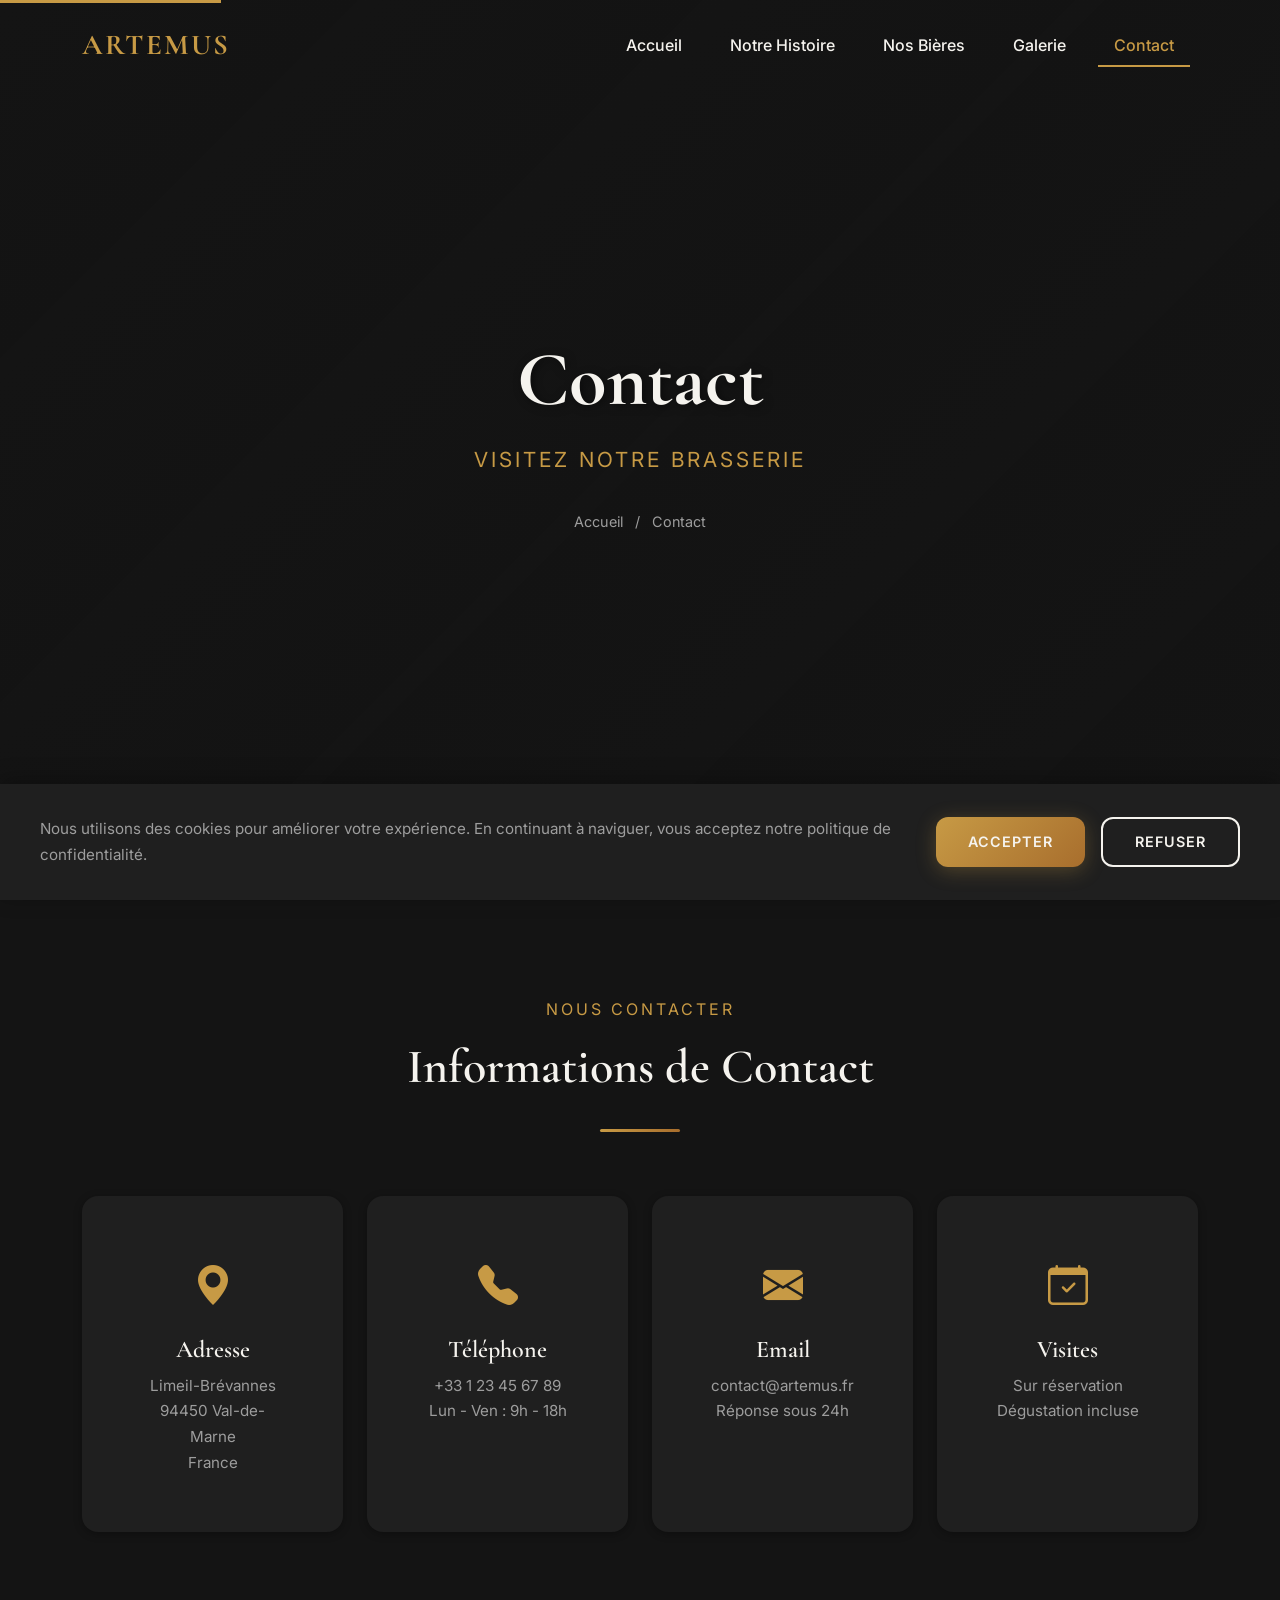
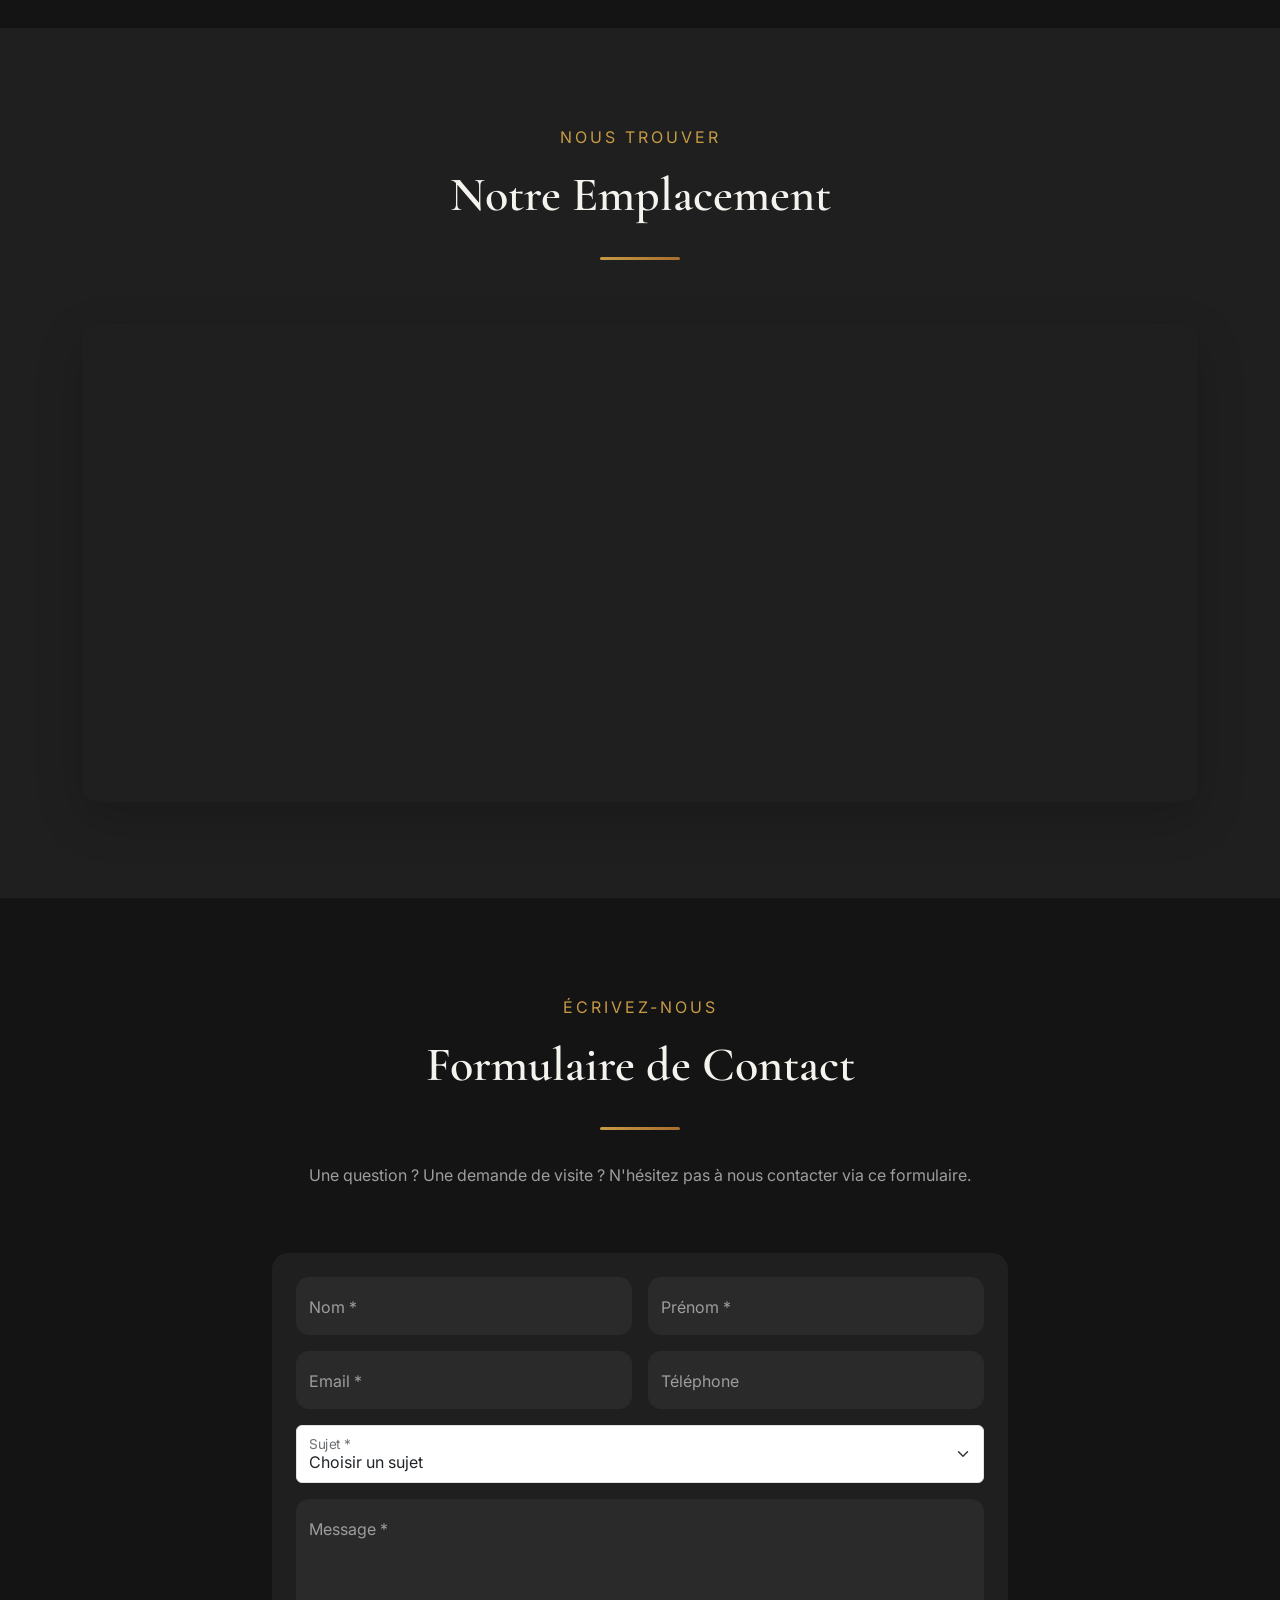
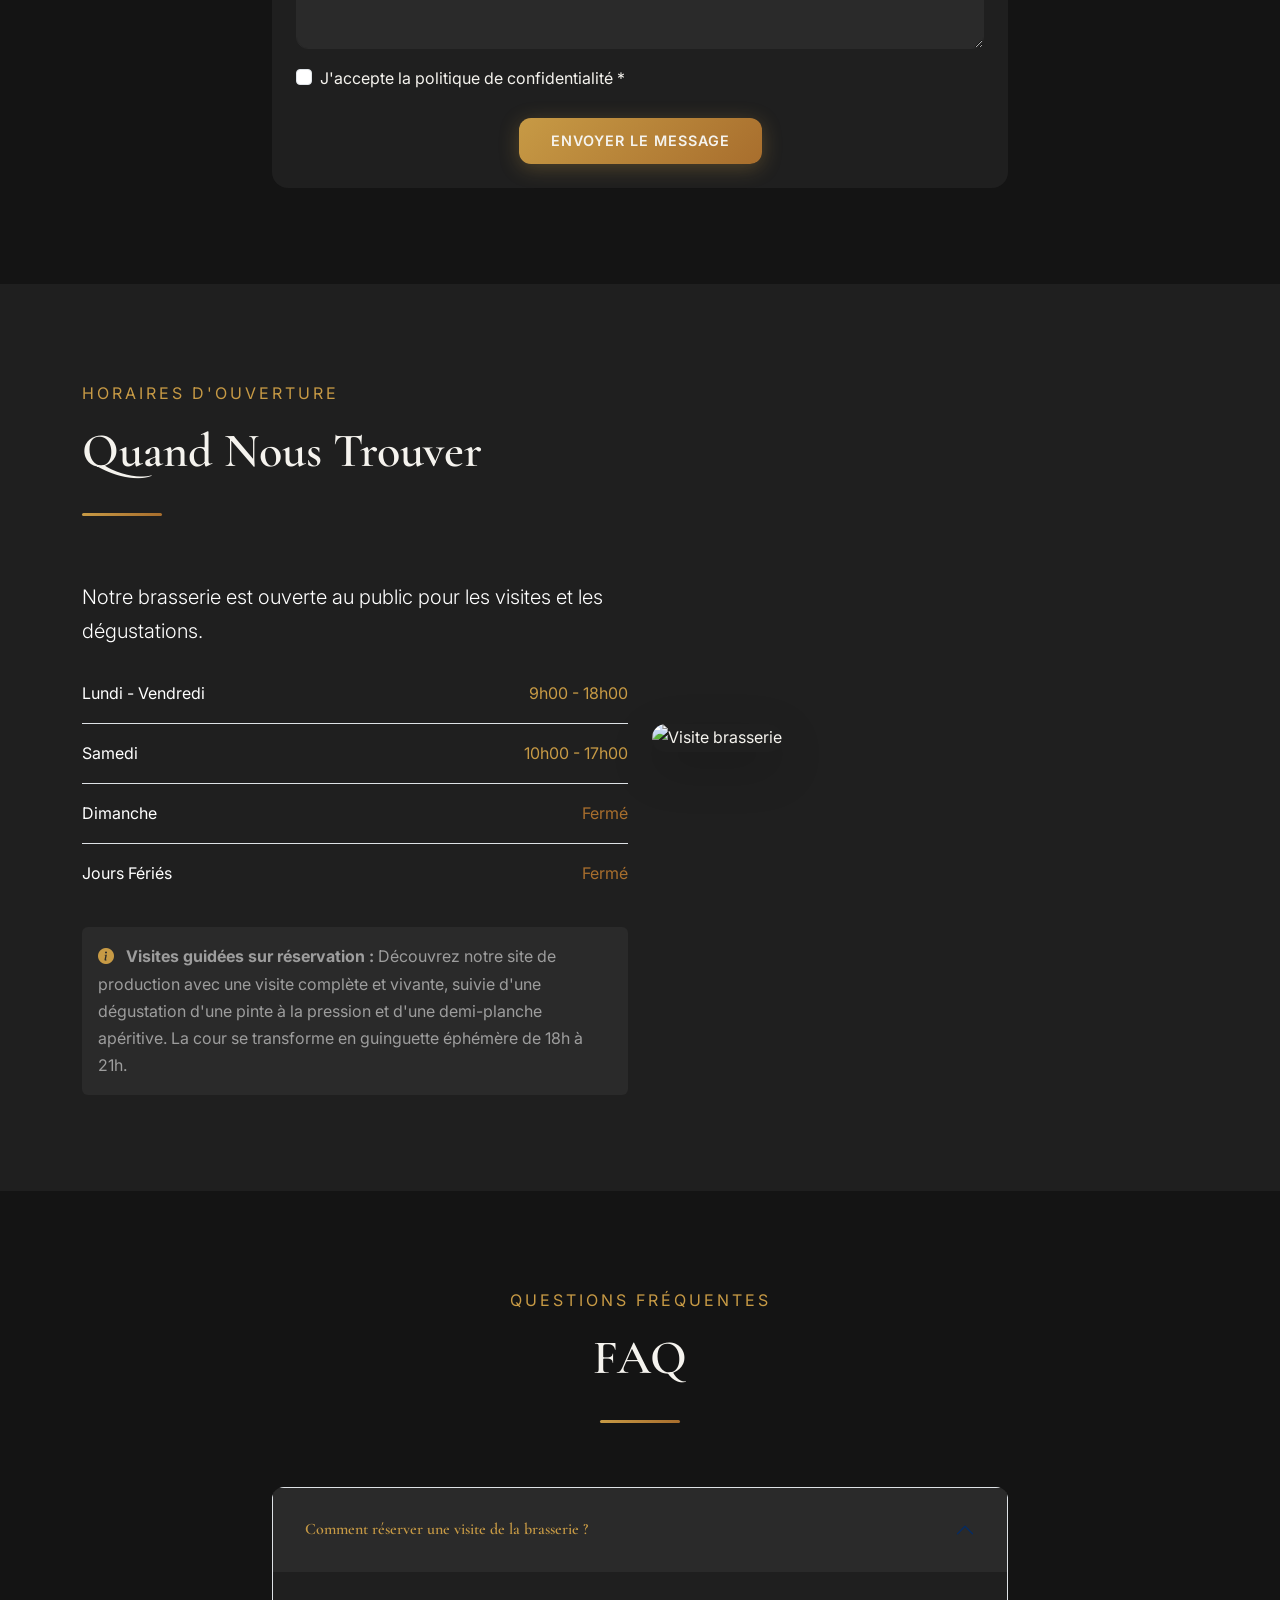
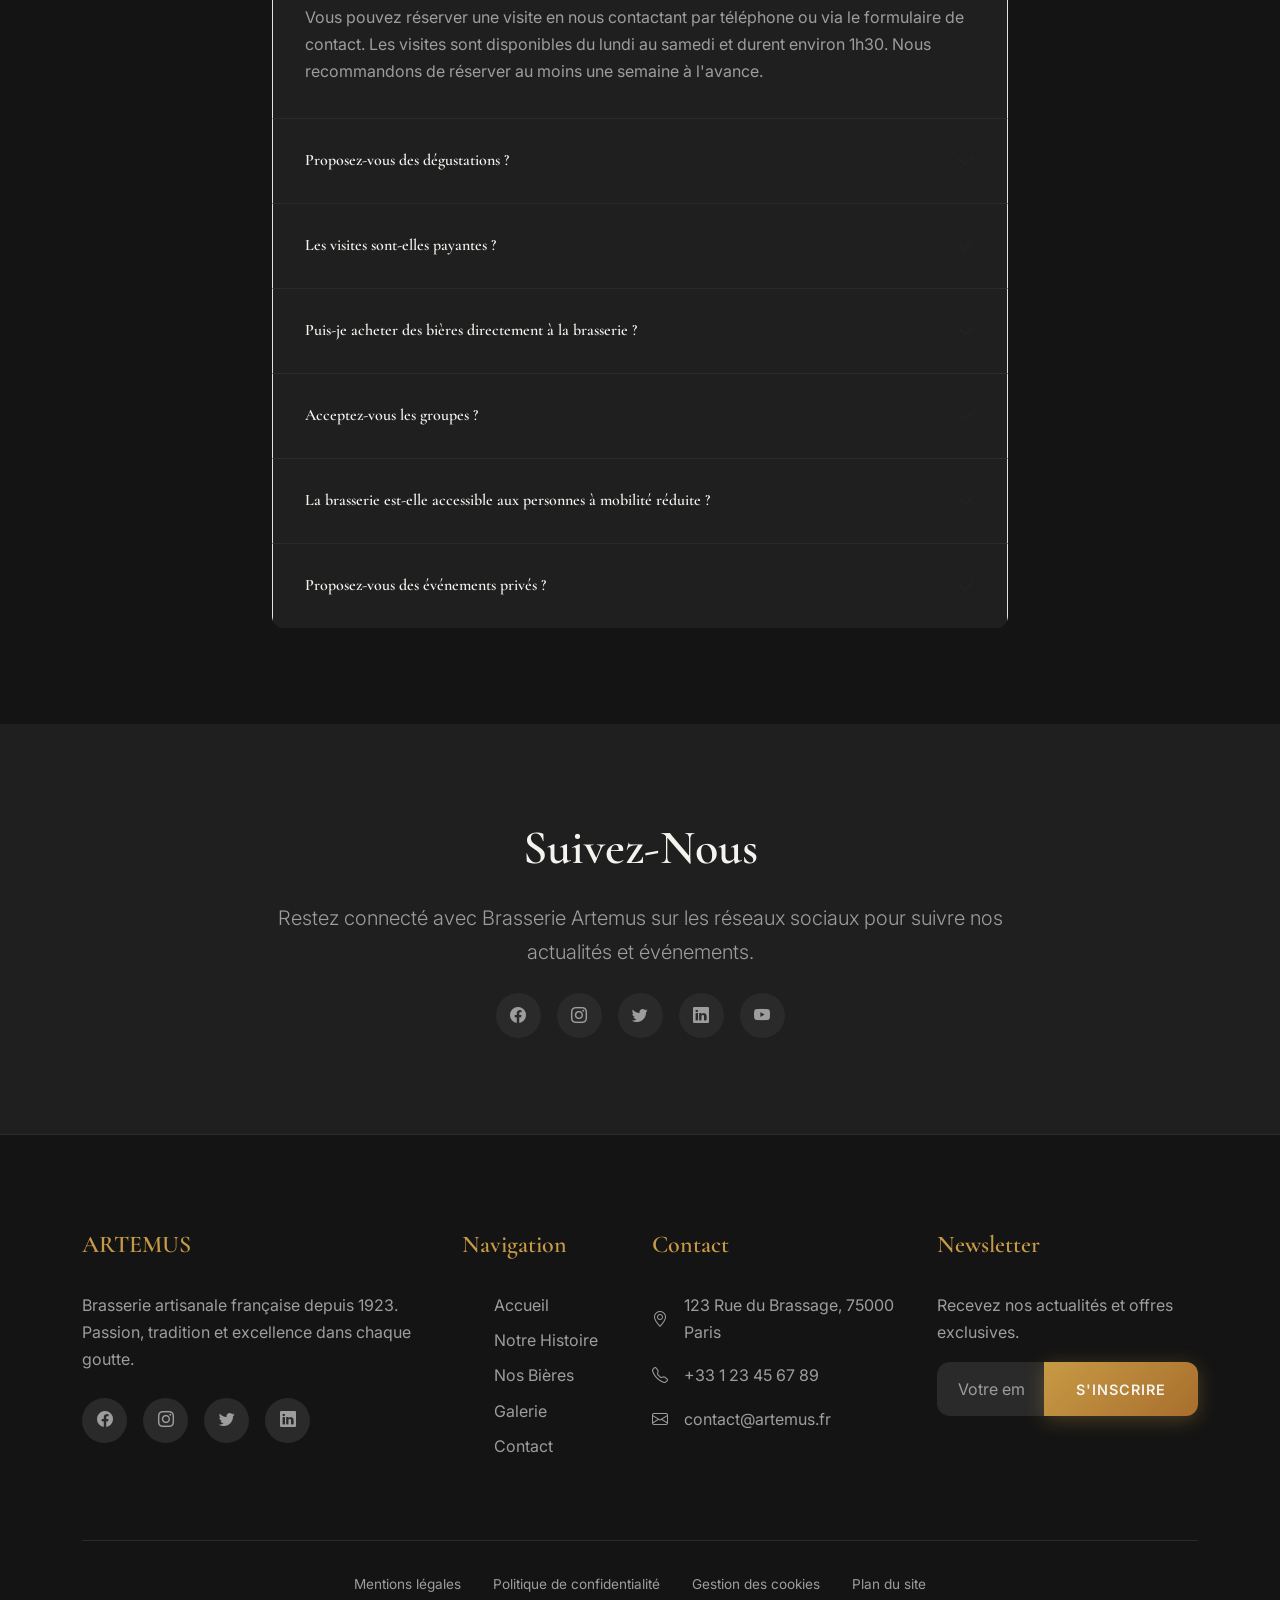
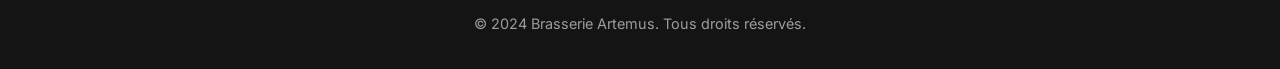
==== commit 949d270f: "tailor the informations" ====
--- a/pages/contact.html
+++ b/pages/contact.html
@@ -3,17 +3,17 @@
 <head>
     <meta charset="UTF-8">
     <meta name="viewport" content="width=device-width, initial-scale=1.0">
-    <meta name="description" content="Contactez Brasserie Artemus. Visitez notre brasserie, planifiez une dégustation ou posez-nous vos questions.">
-    <meta name="keywords" content="contact brasserie, visiter brasserie, dégustation bière, informations brasserie Artemus">
+    <meta name="description" content="Contactez Brasserie Artemus à Limeil-Brévannes. Visites guidées, dégustations et informations sur nos bières artisanales Île-de-France.">
+    <meta name="keywords" content="contact brasserie, visiter brasserie, dégustation bière, Limeil-Brévannes, visites guidées Artemus">
     <meta name="author" content="Brasserie Artemus">
     
     <!-- Open Graph -->
-    <meta property="og:title" content="Contact - Brasserie Artemus">
-    <meta property="og:description" content="Contactez-nous pour visiter notre brasserie ou pour toute question.">
+    <meta property="og:title" content="Contact - Brasserie Artemus Île-de-France">
+    <meta property="og:description" content="Contactez-nous pour visiter notre brasserie à Limeil-Brévannes ou pour toute question.">
     <meta property="og:type" content="website">
     <meta property="og:url" content="https://www.brasserie-artemus.fr/pages/contact.html">
     
-    <title>Contact - Brasserie Artemus</title>
+    <title>Contact - Brasserie Artemus Île-de-France</title>
     
     <!-- Google Fonts -->
     <link rel="preconnect" href="https://fonts.googleapis.com">
@@ -71,11 +71,11 @@
     </nav>
     
     <!-- Hero Section -->
-    <section class="hero" style="background-image: url('https://images.unsplash.com/photo-1558642452-9d2a7deb7f62?w=1920&q=80');" data-aos="fade-in">
+    <section class="hero" style="background-image: url('https://images.unsplash.com/photo-1566633806327-68e152aaf26d?w=1920&q=80');" data-aos="fade-in">
         <div class="hero-overlay"></div>
         <div class="hero-content">
             <h1 class="hero-title" data-aos="fade-up" data-aos-delay="200">Contact</h1>
-            <p class="hero-subtitle" data-aos="fade-up" data-aos-delay="400">Restons en Contact</p>
+            <p class="hero-subtitle" data-aos="fade-up" data-aos-delay="400">Visitez Notre Brasserie</p>
             <div class="hero-breadcrumb" data-aos="fade-up" data-aos-delay="600">
                 <a href="../index.html">Accueil</a> <span class="mx-2">/</span> <span>Contact</span>
             </div>
@@ -105,7 +105,7 @@
                                     <i class="bi bi-geo-alt-fill fs-1" style="color: var(--accent-gold);"></i>
                                 </div>
                                 <h4 class="card-title">Adresse</h4>
-                                <p class="card-text">123 Rue du Brassage<br>75000 Paris<br>France</p>
+                                <p class="card-text">Limeil-Brévannes<br>94450 Val-de-Marne<br>France</p>
                             </div>
                         </div>
                     </div>
@@ -138,10 +138,10 @@
                         <div class="card h-100 p-4 text-center">
                             <div class="card-body">
                                 <div class="mb-3">
-                                    <i class="bi bi-clock-fill fs-1" style="color: var(--accent-gold);"></i>
-                                </div>
-                                <h4 class="card-title">Horaires</h4>
-                                <p class="card-text">Lun - Ven : 9h - 18h<br>Sam : 10h - 17h</p>
+                                    <i class="bi bi-calendar-check fs-1" style="color: var(--accent-gold);"></i>
+                                </div>
+                                <h4 class="card-title">Visites</h4>
+                                <p class="card-text">Sur réservation<br>Dégustation incluse</p>
                             </div>
                         </div>
                     </div>
@@ -269,11 +269,11 @@
                         </div>
                         
                         <div class="mt-4 p-3 rounded" style="background-color: var(--bg-tertiary);">
-                            <p class="mb-0"><i class="bi bi-info-circle-fill me-2" style="color: var(--accent-gold);"></i> Les visites guidées sont disponibles sur réservation du lundi au samedi.</p>
+                            <p class="mb-0"><i class="bi bi-info-circle-fill me-2" style="color: var(--accent-gold);"></i> <strong>Visites guidées sur réservation :</strong> Découvrez notre site de production avec une visite complète et vivante, suivie d'une dégustation d'une pinte à la pression et d'une demi-planche apéritive. La cour se transforme en guinguette éphémère de 18h à 21h.</p>
                         </div>
                     </div>
                     <div class="col-lg-6">
-                        <img src="https://images.unsplash.com/photo-1558642452-9d2a7deb7f62?w=800&q=80" alt="Horaires brasserie" class="img-fluid rounded-4 shadow-lg" data-aos="fade-left">
+                        <img src="https://images.unsplash.com/photo-1535958636474-b021ee887b13?w=800&q=80" alt="Visite brasserie" class="img-fluid rounded-4 shadow-lg" data-aos="fade-left">
                     </div>
                 </div>
             </div>
--- a/css/styles.css
+++ b/css/styles.css
@@ -491,7 +491,7 @@
 
 .beer-card-image {
     position: relative;
-    height: 300px;
+    height: 200px;
     overflow: hidden;
 }
 
@@ -507,28 +507,28 @@
 }
 
 .beer-card-content {
-    padding: var(--spacing-md);
+    padding: var(--spacing-sm);
 }
 
 .beer-name {
     font-family: var(--font-heading);
-    font-size: 1.8rem;
-    color: var(--text-primary);
+    font-size: 1.4rem;
+    color: var(--text-primary);
+    margin-bottom: 4px;
+}
+
+.beer-style {
+    color: var(--accent-gold);
+    font-size: 0.8rem;
+    text-transform: uppercase;
+    letter-spacing: 1px;
     margin-bottom: var(--spacing-xs);
-}
-
-.beer-style {
-    color: var(--accent-gold);
-    font-size: 0.9rem;
-    text-transform: uppercase;
-    letter-spacing: 2px;
-    margin-bottom: var(--spacing-sm);
 }
 
 .beer-stats {
     display: flex;
-    gap: var(--spacing-md);
-    margin-bottom: var(--spacing-sm);
+    gap: var(--spacing-sm);
+    margin-bottom: var(--spacing-xs);
 }
 
 .beer-stat {
@@ -537,35 +537,35 @@
 
 .beer-stat-value {
     font-family: var(--font-heading);
-    font-size: 1.3rem;
+    font-size: 1.1rem;
     color: var(--accent-copper);
 }
 
 .beer-stat-label {
-    font-size: 0.8rem;
+    font-size: 0.75rem;
     color: var(--text-muted);
     text-transform: uppercase;
 }
 
 .beer-description {
     color: var(--text-muted);
-    font-size: 0.95rem;
-    margin-bottom: var(--spacing-sm);
+    font-size: 0.85rem;
+    margin-bottom: var(--spacing-xs);
 }
 
 .beer-flavor-profile {
     display: flex;
     flex-wrap: wrap;
-    gap: var(--spacing-xs);
-    margin-bottom: var(--spacing-sm);
+    gap: 4px;
+    margin-bottom: var(--spacing-xs);
 }
 
 .flavor-tag {
     background-color: var(--bg-tertiary);
     color: var(--text-muted);
-    padding: 4px 12px;
+    padding: 2px 8px;
     border-radius: 20px;
-    font-size: 0.8rem;
+    font-size: 0.75rem;
     transition: all var(--transition-fast);
 }
 
@@ -1064,6 +1064,49 @@
         flex-direction: column;
         gap: var(--spacing-sm);
     }
+    
+    /* Fix beer cards on small screens */
+    .beer-card-image {
+        height: 200px;
+    }
+    
+    .beer-card-content {
+        padding: var(--spacing-sm);
+    }
+    
+    .beer-name {
+        font-size: 1.4rem;
+    }
+    
+    .beer-style {
+        font-size: 0.8rem;
+    }
+    
+    .beer-stat-value {
+        font-size: 1.1rem;
+    }
+    
+    .beer-description {
+        font-size: 0.85rem;
+    }
+    
+    .flavor-tag {
+        font-size: 0.75rem;
+        padding: 3px 10px;
+    }
+    
+    /* Fix regular cards on small screens */
+    .card-body {
+        padding: var(--spacing-sm);
+    }
+    
+    .card-title {
+        font-size: 1.2rem;
+    }
+    
+    .card-text {
+        font-size: 0.85rem;
+    }
 }
 
 /* ===================================
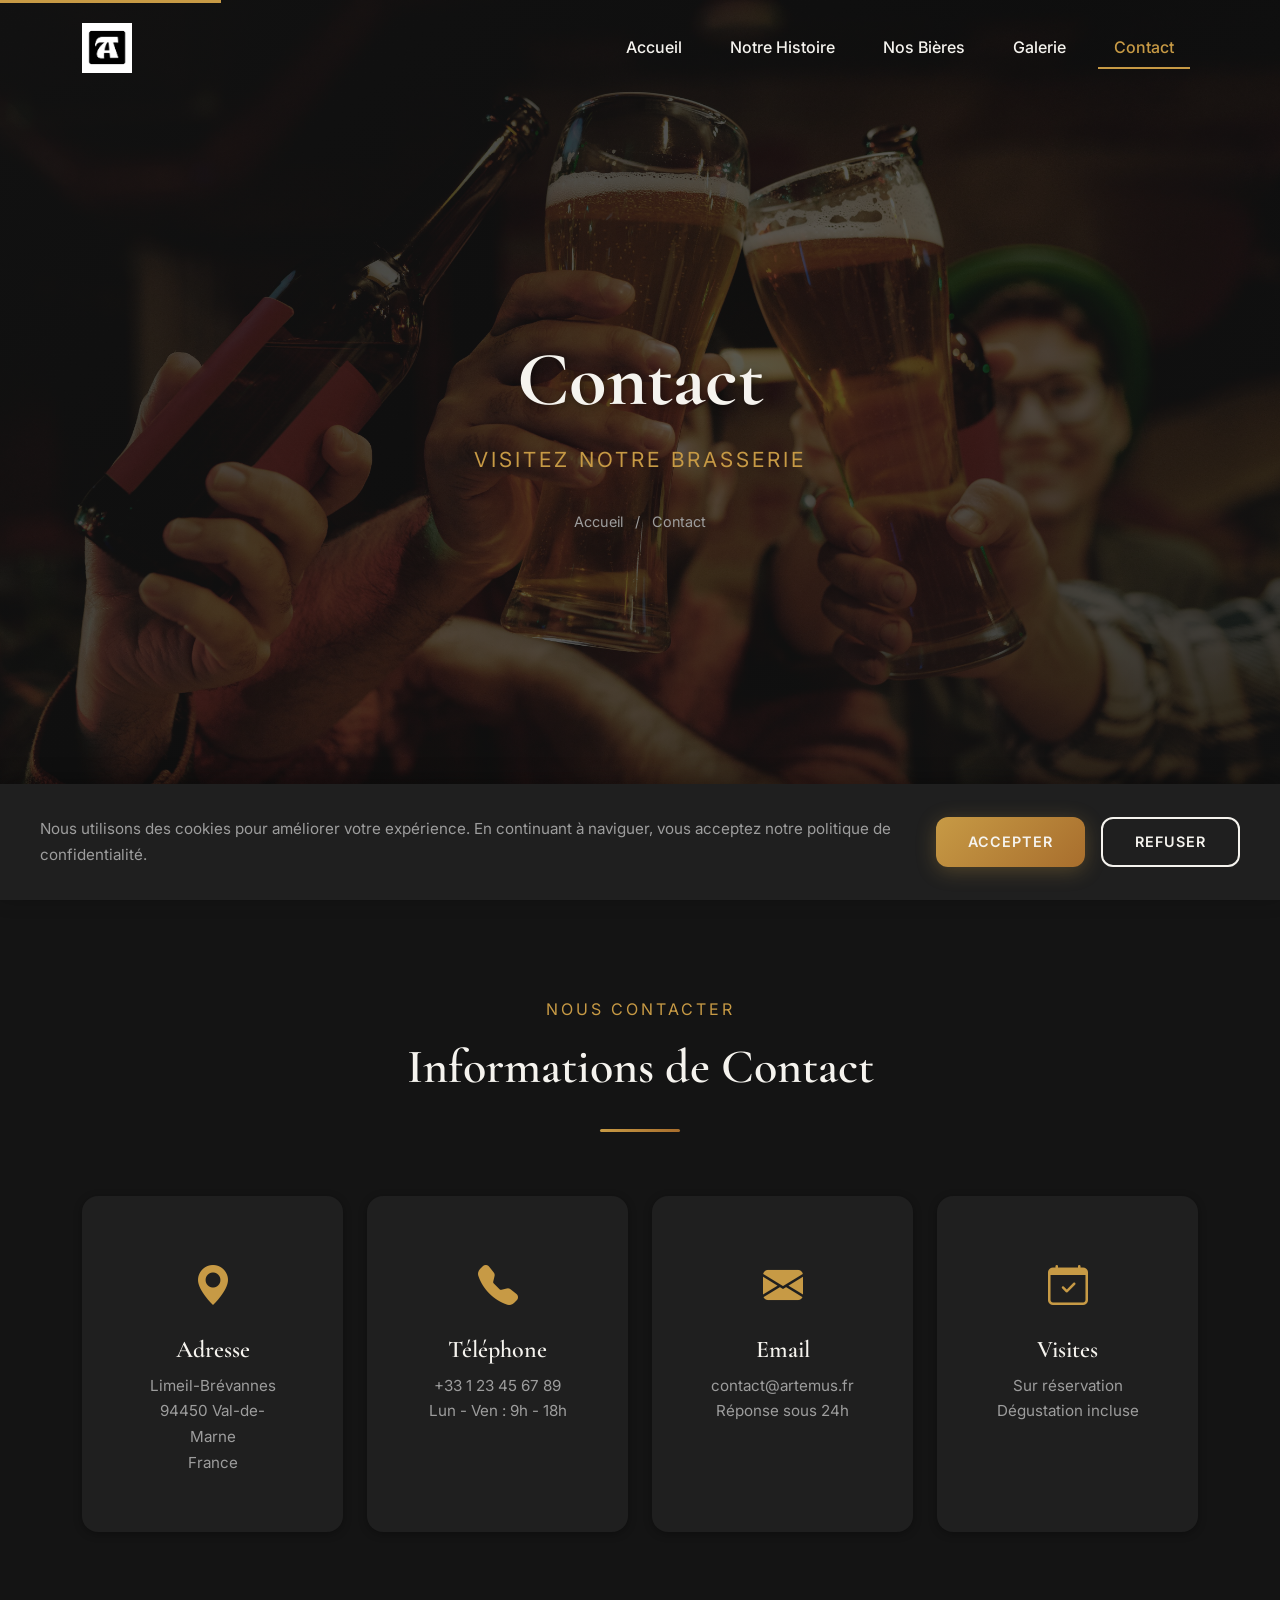
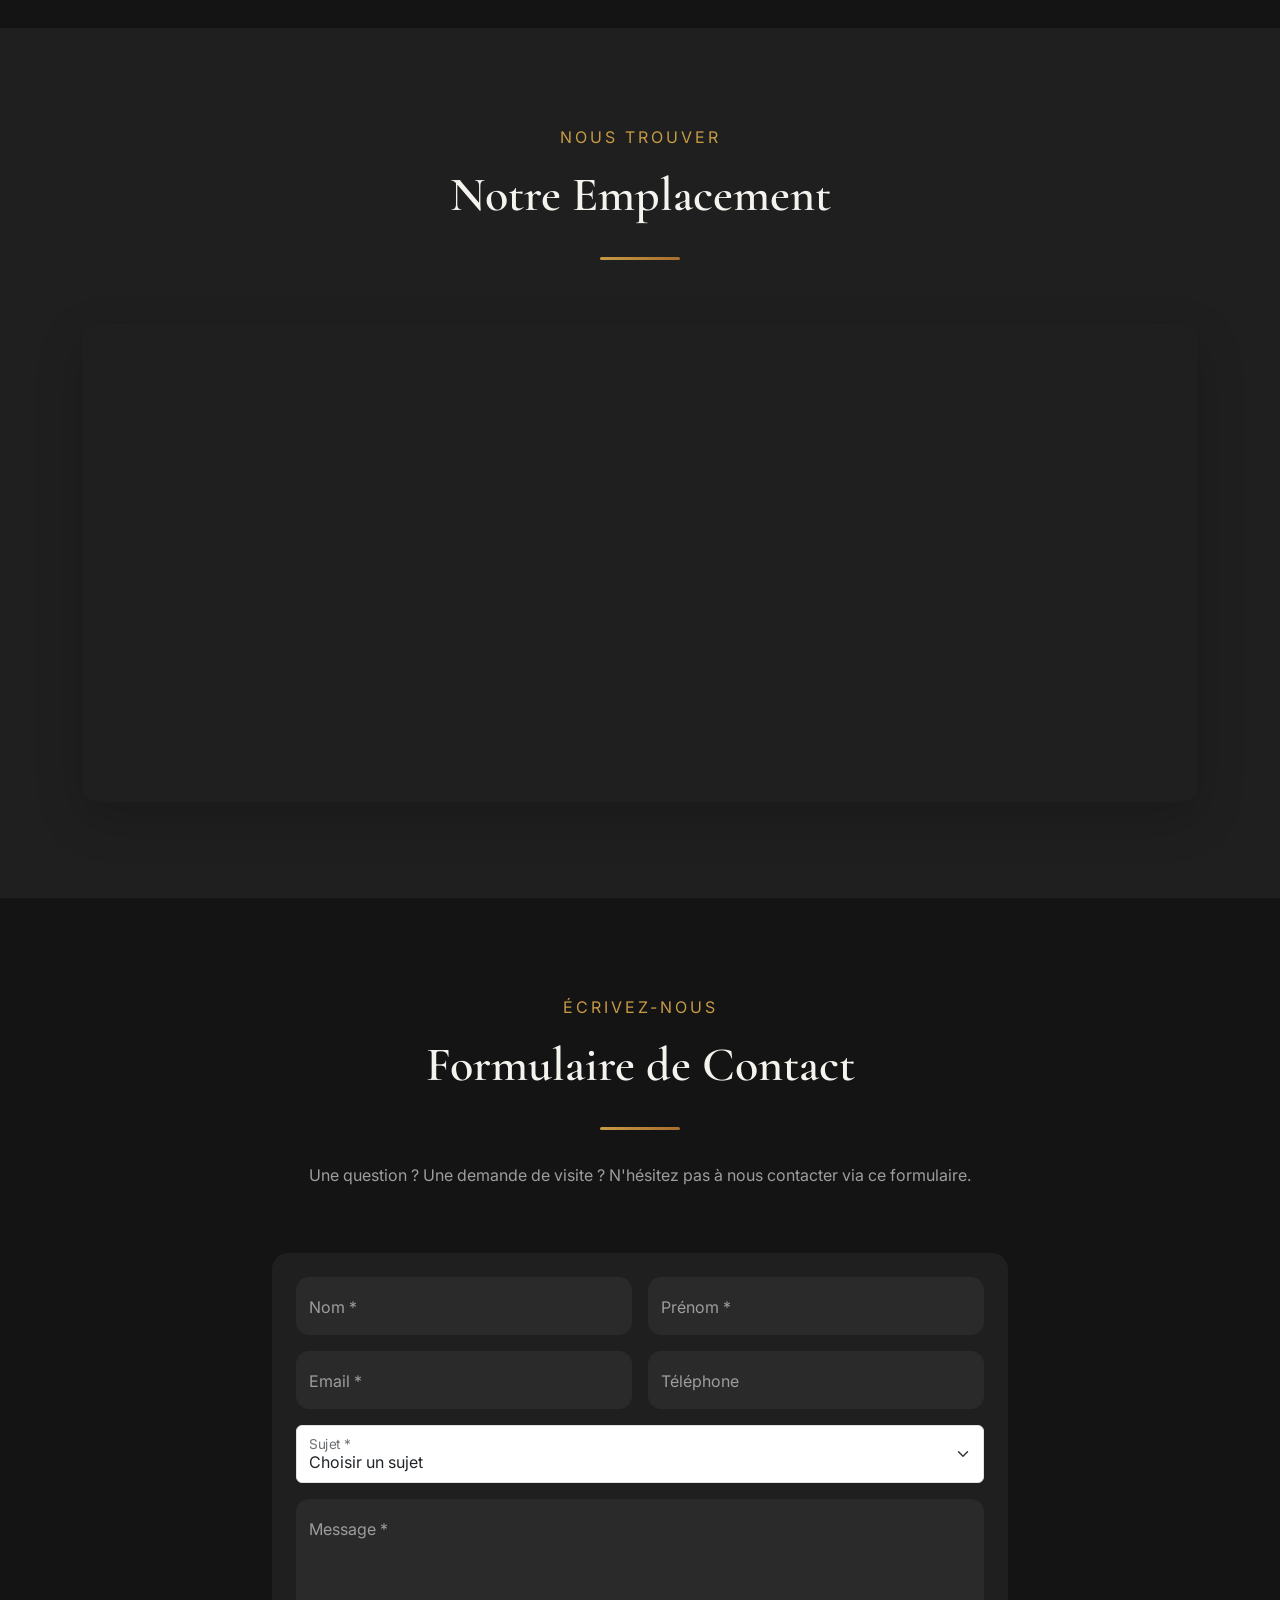
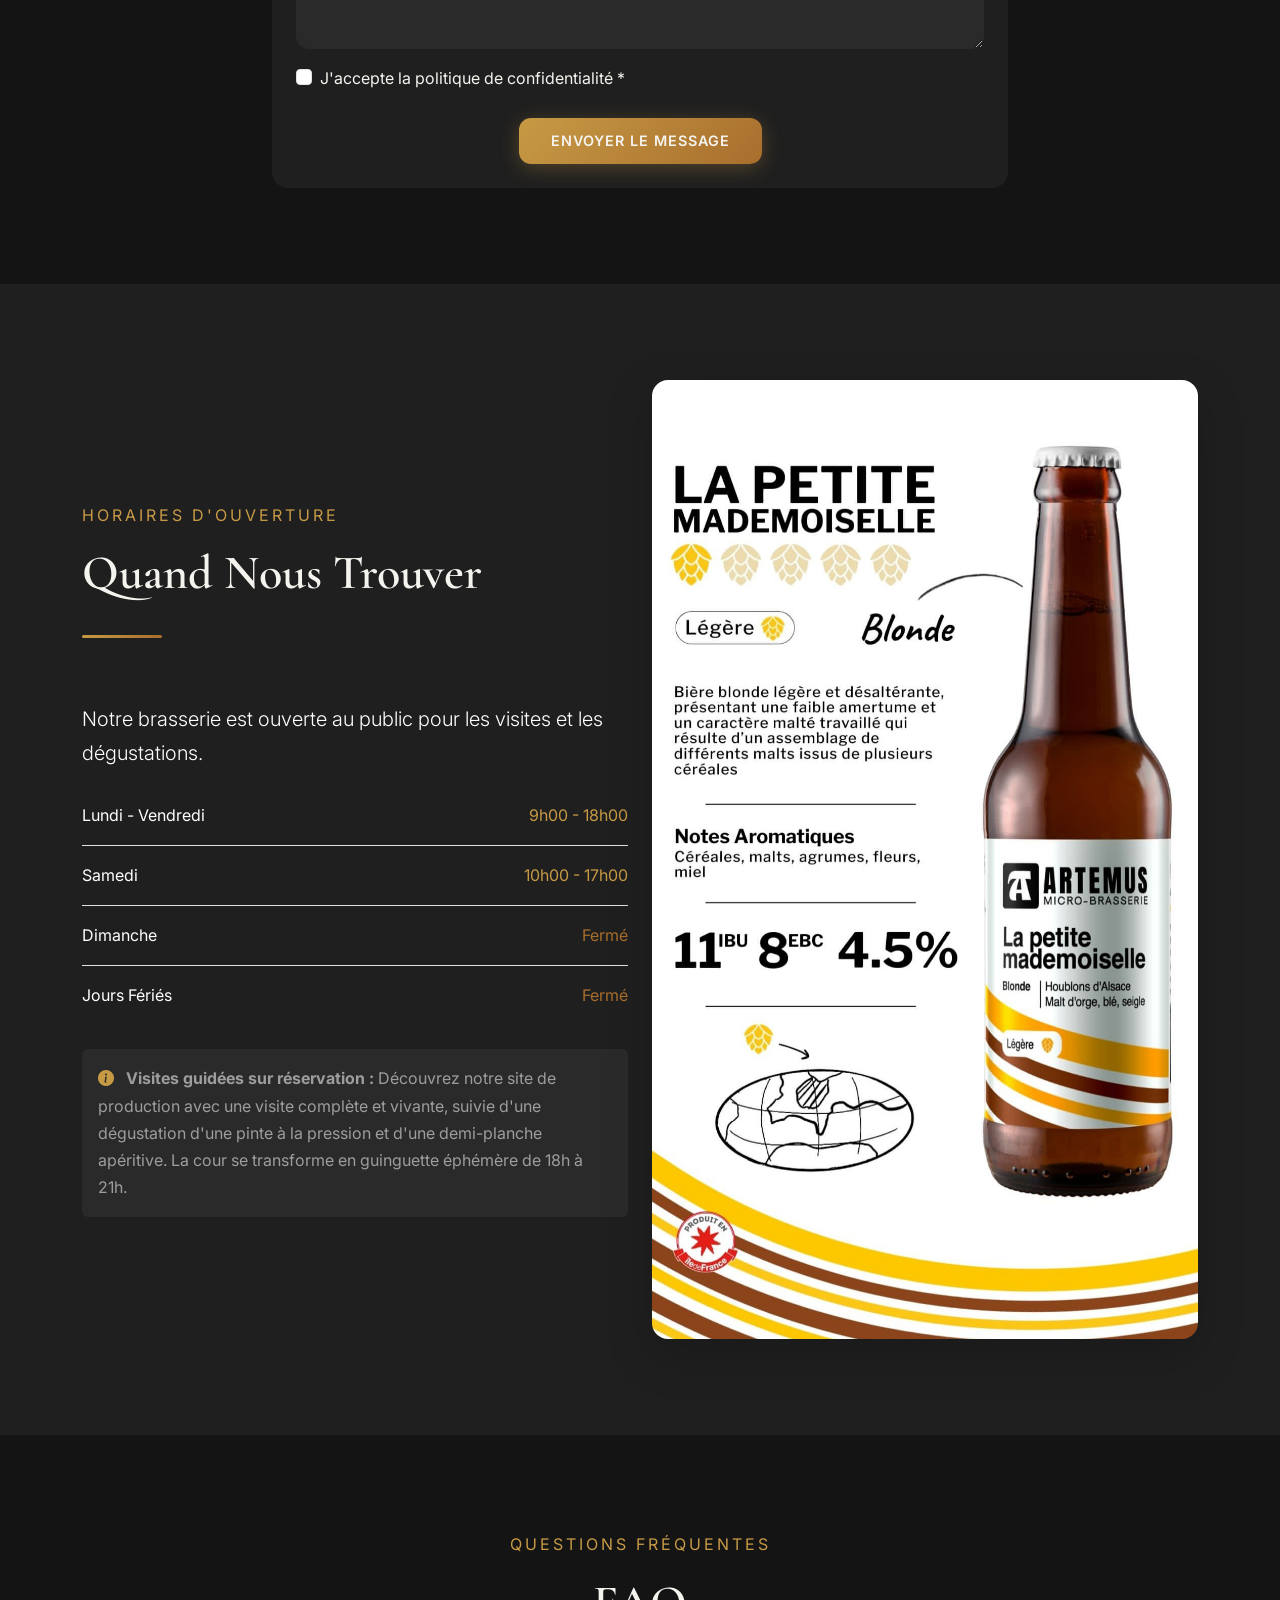
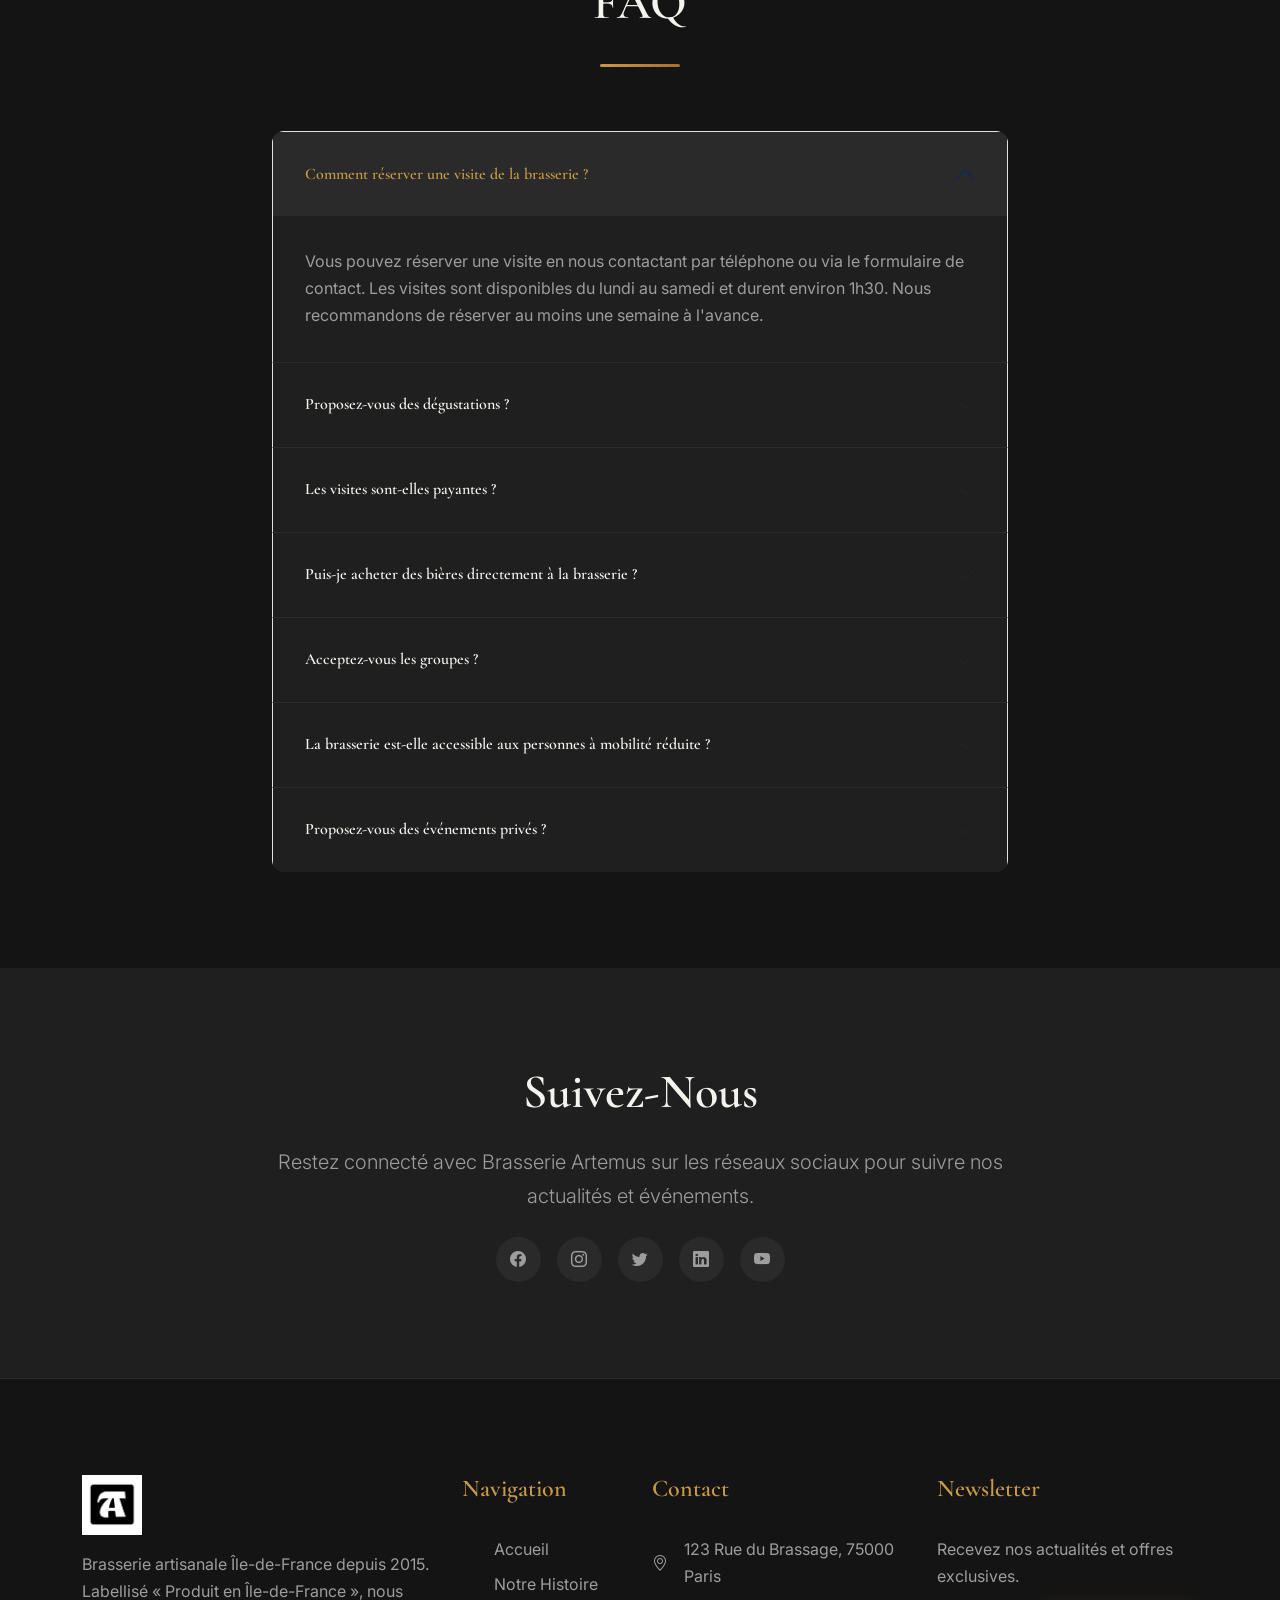
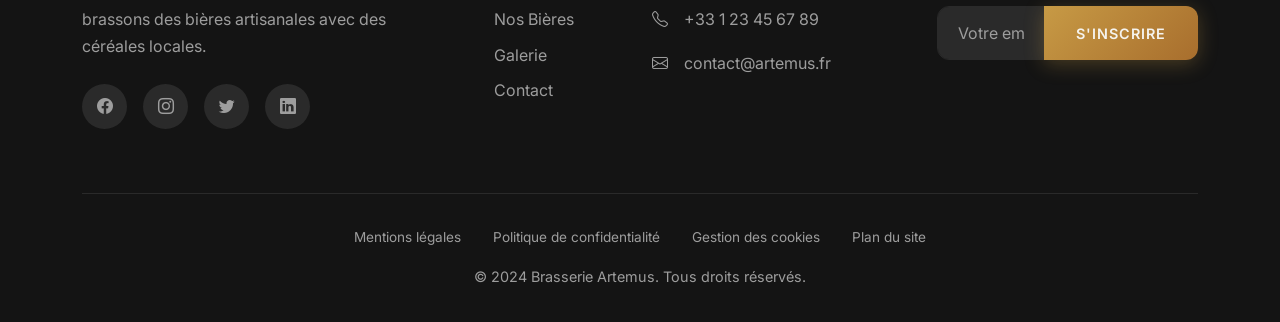
==== commit 5aea2aad: "tailor the informations v2" ====
--- a/pages/contact.html
+++ b/pages/contact.html
@@ -44,7 +44,9 @@
     <!-- Navigation -->
     <nav class="navbar navbar-expand-lg navbar-transparent">
         <div class="container">
-            <a class="navbar-brand" href="../index.html">ARTEMUS</a>
+            <a class="navbar-brand" href="../index.html">
+                <img src="../images/Logo.jpg" alt="Brasserie Artemus Logo" height="50">
+            </a>
             <button class="navbar-toggler" type="button" data-bs-toggle="collapse" data-bs-target="#navbarNav" aria-controls="navbarNav" aria-expanded="false" aria-label="Toggle navigation">
                 <i class="bi bi-list fs-2"></i>
             </button>
@@ -71,7 +73,7 @@
     </nav>
     
     <!-- Hero Section -->
-    <section class="hero" style="background-image: url('https://images.unsplash.com/photo-1566633806327-68e152aaf26d?w=1920&q=80');" data-aos="fade-in">
+    <section class="hero" style="background-image: url('../images/peoplecheeringwithbeer.jpg');" data-aos="fade-in">
         <div class="hero-overlay"></div>
         <div class="hero-content">
             <h1 class="hero-title" data-aos="fade-up" data-aos-delay="200">Contact</h1>
@@ -273,7 +275,7 @@
                         </div>
                     </div>
                     <div class="col-lg-6">
-                        <img src="https://images.unsplash.com/photo-1535958636474-b021ee887b13?w=800&q=80" alt="Visite brasserie" class="img-fluid rounded-4 shadow-lg" data-aos="fade-left">
+                        <img src="../images/PetiteMademoiselle.jpg" alt="Visite brasserie" class="img-fluid rounded-4 shadow-lg" data-aos="fade-left">
                     </div>
                 </div>
             </div>
@@ -423,8 +425,8 @@
         <div class="container">
             <div class="row g-4">
                 <div class="col-lg-4">
-                    <h3 class="footer-title">ARTEMUS</h3>
-                    <p>Brasserie artisanale française depuis 1923. Passion, tradition et excellence dans chaque goutte.</p>
+                    <img src="../images/Logo.jpg" alt="Brasserie Artemus Logo" height="60" class="mb-3">
+                    <p>Brasserie artisanale Île-de-France depuis 2015. Labellisé « Produit en Île-de-France », nous brassons des bières artisanales avec des céréales locales.</p>
                     <div class="social-icons mt-4">
                         <a href="#" class="social-icon" aria-label="Facebook">
                             <i class="bi bi-facebook"></i>
--- a/css/styles.css
+++ b/css/styles.css
@@ -48,6 +48,19 @@
 /* ===================================
    BASE STYLES
    =================================== */
+
+/* Video Styles */
+.video-wrapper {
+    position: relative;
+    background: var(--bg-tertiary);
+    aspect-ratio: 16 / 9;
+}
+
+.video-wrapper video {
+    width: 100%;
+    height: 100%;
+    object-fit: cover;
+}
 * {
     margin: 0;
     padding: 0;
@@ -1001,6 +1014,12 @@
 /* ===================================
    RESPONSIVE STYLES
    =================================== */
+@media (max-width: 992px) {
+    .hero {
+        background-attachment: scroll;
+    }
+}
+
 @media (max-width: 768px) {
     section {
         padding: var(--spacing-lg) var(--spacing-md);
@@ -1008,6 +1027,40 @@
     
     .hero-content {
         padding: var(--spacing-md);
+    }
+    
+    .hero-title {
+        font-size: clamp(2rem, 5vw, 3.5rem);
+    }
+    
+    .hero-subtitle {
+        font-size: clamp(0.9rem, 1.5vw, 1.1rem);
+    }
+    
+    .navbar-brand img {
+        height: 40px;
+    }
+    
+    /* Mobile navigation improvements */
+    .navbar-collapse {
+        position: absolute;
+        top: 100%;
+        left: 0;
+        right: 0;
+        background-color: var(--bg-secondary);
+        border-radius: 0 0 var(--radius-md) var(--radius-md);
+        padding: var(--spacing-md);
+        margin-top: var(--spacing-xs);
+        box-shadow: var(--shadow-lg);
+    }
+    
+    .nav-link {
+        padding: 12px 0;
+        border-bottom: 1px solid var(--bg-tertiary);
+    }
+    
+    .nav-link:last-child {
+        border-bottom: none;
     }
     
     .timeline::before {
@@ -1040,15 +1093,48 @@
         flex-direction: column;
         gap: var(--spacing-xs);
     }
+    
+    /* Video section responsive */
+    .video-wrapper {
+        aspect-ratio: 16 / 9;
+    }
+    
+    /* Gallery responsive */
+    .gallery-masonry {
+        grid-template-columns: repeat(2, 1fr);
+    }
+    
+    /* Stats section responsive */
+    .stat-item {
+        padding: var(--spacing-sm);
+    }
+    
+    /* Section header responsive */
+    .section-header {
+        margin-bottom: var(--spacing-md);
+    }
+    
+    .section-title {
+        font-size: 2rem;
+    }
+    
+    /* Card improvements */
+    .card {
+        margin-bottom: var(--spacing-md);
+    }
 }
 
 @media (max-width: 576px) {
     h1 {
-        font-size: 2rem;
+        font-size: 1.8rem;
     }
     
     h2 {
-        font-size: 1.75rem;
+        font-size: 1.5rem;
+    }
+    
+    h3 {
+        font-size: 1.3rem;
     }
     
     .btn {
@@ -1060,6 +1146,10 @@
         grid-template-columns: repeat(auto-fill, minmax(250px, 1fr));
     }
     
+    .gallery-masonry {
+        grid-template-columns: 1fr;
+    }
+    
     .beer-stats {
         flex-direction: column;
         gap: var(--spacing-sm);
@@ -1067,7 +1157,7 @@
     
     /* Fix beer cards on small screens */
     .beer-card-image {
-        height: 200px;
+        height: 180px;
     }
     
     .beer-card-content {
@@ -1075,15 +1165,15 @@
     }
     
     .beer-name {
-        font-size: 1.4rem;
+        font-size: 1.2rem;
     }
     
     .beer-style {
-        font-size: 0.8rem;
+        font-size: 0.75rem;
     }
     
     .beer-stat-value {
-        font-size: 1.1rem;
+        font-size: 1rem;
     }
     
     .beer-description {
@@ -1093,6 +1183,56 @@
     .flavor-tag {
         font-size: 0.75rem;
         padding: 3px 10px;
+    }
+    
+    /* Footer responsive */
+    .footer {
+        text-align: center;
+    }
+    
+    .footer-links {
+        justify-content: center;
+    }
+    
+    .social-icons {
+        justify-content: center;
+    }
+    
+    /* Section padding on mobile */
+    section {
+        padding: var(--spacing-md) var(--spacing-sm);
+    }
+    
+    /* Touch targets */
+    .btn {
+        min-height: 44px;
+        display: inline-flex;
+        align-items: center;
+        justify-content: center;
+    }
+    
+    /* Card responsive */
+    .card {
+        margin-bottom: var(--spacing-sm);
+    }
+    
+    /* Form inputs responsive */
+    .form-control {
+        font-size: 16px; /* Prevents zoom on iOS */
+    }
+    
+    /* Navigation responsive */
+    .navbar-nav {
+        text-align: center;
+    }
+    
+    .nav-link {
+        padding: 10px 15px;
+    }
+    
+    /* Video responsive */
+    .video-wrapper {
+        aspect-ratio: 16 / 9;
     }
     
     /* Fix regular cards on small screens */
